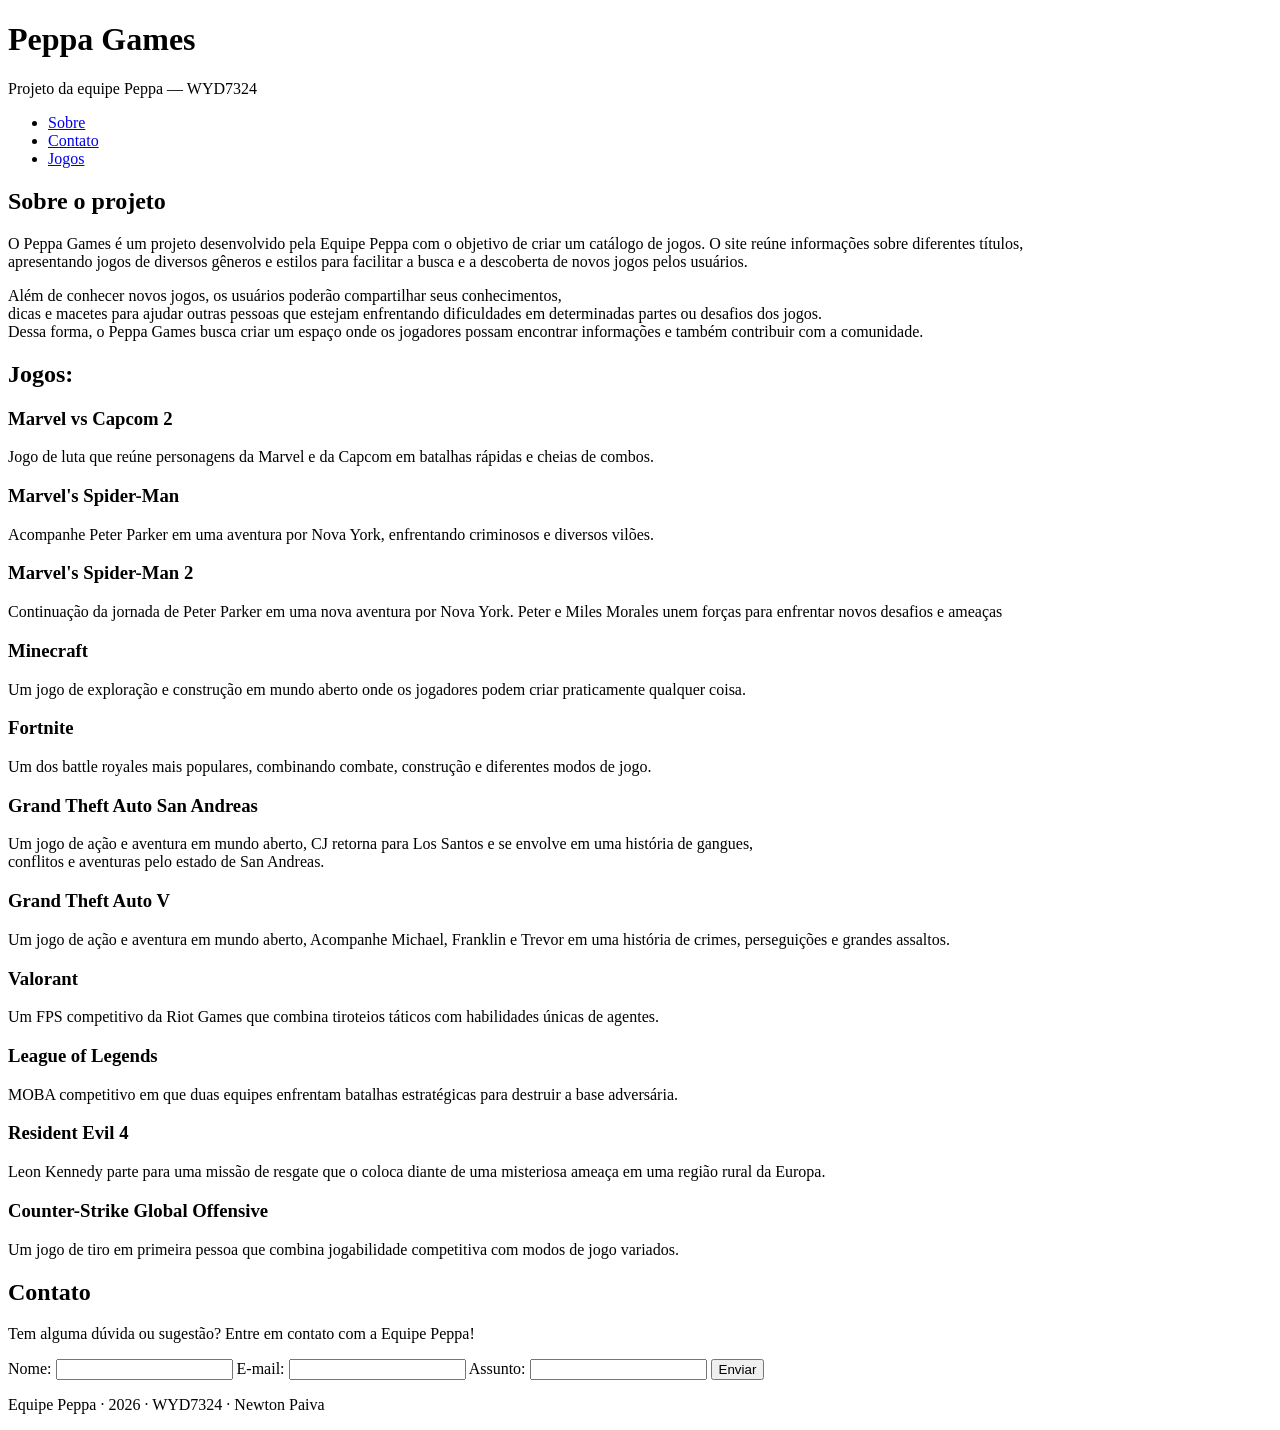
==== estrutura-modelo/frontend/index.html @ c6634b67 "feat: estrutura inicial do projeto" ====
<!DOCTYPE html>
<html lang="pt-BR">
  <head>
    <meta charset="UTF-8">
    <meta name="viewport" content="width=device-width, initial-scale=1.0">
    <meta name="description" content="Projeto da disciplina WYD7324 - equipe peppa" />
    <title>Peppa Games — Equipe Peppa</title>

    <!--
      O CSS ainda está vazio: ele começa a ser escrito na aula 04.
      A ligação já fica pronta aqui para ninguém ter de lembrar depois.
    -->
    <link rel="stylesheet" href="css/estilo.css">
  </head>

  <body>

    <header>
      <h1>Peppa Games</h1>
      <p>Projeto da equipe Peppa — WYD7324</p>
    </header>

    <nav>
      <ul>
        <li><a href="#sobre">Sobre</a></li>
        <li><a href="#contato">Contato</a></li>
        <li><a href="#jogos">Jogos</a></li>
      </ul>
    </nav>

    <main>
      <section id="sobre">
        <h2>Sobre o projeto</h2>
        <p>
          O Peppa Games é um projeto desenvolvido pela Equipe Peppa
          com o objetivo de criar um catálogo de jogos. O site reúne
          informações sobre diferentes títulos,<br> apresentando jogos de
          diversos gêneros e estilos para facilitar a busca e a
          descoberta de novos jogos pelos usuários.
        </p>
        <p>Além de conhecer novos jogos, os usuários poderão compartilhar seus conhecimentos,<br>
           dicas e macetes para ajudar outras pessoas que estejam enfrentando dificuldades em determinadas partes ou desafios dos jogos.<br>
           Dessa forma, o Peppa Games busca criar um espaço onde os jogadores possam encontrar informações e também contribuir com a comunidade.</p>
      </section>

      <section id="jogos">
        <h2>Jogos:</h2>
        <h3>Marvel vs Capcom 2 </h3>
        <p>Jogo de luta que reúne personagens da Marvel e da Capcom em batalhas rápidas e cheias de combos.</p>
        <h3>Marvel's Spider-Man</h3>
        <p>Acompanhe Peter Parker em uma aventura por Nova York, enfrentando criminosos e diversos vilões.</p>
        <h3>Marvel's Spider-Man 2</h3>
        <p>Continuação da jornada de Peter Parker em uma nova aventura por Nova York. Peter e Miles Morales unem forças para enfrentar novos desafios e ameaças</p>
        <h3>Minecraft</h3>
        <p>Um jogo de exploração e construção em mundo aberto onde os jogadores podem criar praticamente qualquer coisa.</p>
        <h3>Fortnite</h3>
        <p>Um dos battle royales mais populares, combinando combate, construção e diferentes modos de jogo.</p>
        <h3>Grand Theft Auto San Andreas</h3>
        <p>Um jogo de ação e aventura em mundo aberto, CJ retorna para Los Santos e se envolve em uma história de gangues,<br> conflitos e aventuras pelo estado de San Andreas.</p>
        <h3>Grand Theft Auto V</h3>
        <p>Um jogo de ação e aventura em mundo aberto, Acompanhe Michael, Franklin e Trevor em uma história de crimes, perseguições e grandes assaltos.</p>
        <h3>Valorant</h3>
        <p>Um FPS competitivo da Riot Games que combina tiroteios táticos com habilidades únicas de agentes.</p>
        <h3>League of Legends</h3>
        <p>MOBA competitivo em que duas equipes enfrentam batalhas estratégicas para destruir a base adversária.</p>
        <h3>Resident Evil 4</h3>
        <p>Leon Kennedy parte para uma missão de resgate que o coloca diante de uma misteriosa ameaça em uma região rural da Europa.</p>
        <h3>Counter-Strike Global Offensive</h3>
        <p>Um jogo de tiro em primeira pessoa que combina jogabilidade competitiva com modos de jogo variados.</p>
      </section>

      <section id="contato">
        <h2>Contato</h2>
        <p>Tem alguma dúvida ou sugestão? Entre em contato com a Equipe Peppa!</p>
       <form action="#" method="post">

          <label for="nome">Nome:</label>
          <input type="text" id="nome" name="nome">

          <label for="email">E-mail:</label>
          <input type="email" id="email" name="email">

          <label for="assunto">Assunto:</label>
          <input type="text" id="assunto" name="assunto">

          <button type="submit">Enviar</button>

      </form>

        <!--
          No ciclo 8, o action deste formulário aponta para o backend:
          <form action="../backend/processa-contato.php" method="post">
          Os dois pontos sobem uma pasta (saem do frontend) antes de entrar
          no backend. Enquanto não há PHP, o action fica em "#".
        -->
      </section>
    </main>

    <footer>
      <p>Equipe Peppa &middot; 2026 &middot; WYD7324 &middot; Newton Paiva</p>
    </footer>

    <!--
      O JavaScript também está vazio por enquanto — ele entra no ciclo 6.
      defer faz o script rodar depois que a página terminou de carregar.
    -->
    <script src="js/script.js" defer></script>

  </body>
</html>
---- estrutura-modelo/frontend/css/estilo.css ----
/* ==========================================================================
   ARA0062 — folha de estilos do projeto
   Este arquivo começa vazio de propósito: o CSS entra a partir da aula 04.
   Ele já está ligado ao index.html pela linha
   <link rel="stylesheet" href="css/estilo.css">
   ========================================================================== */
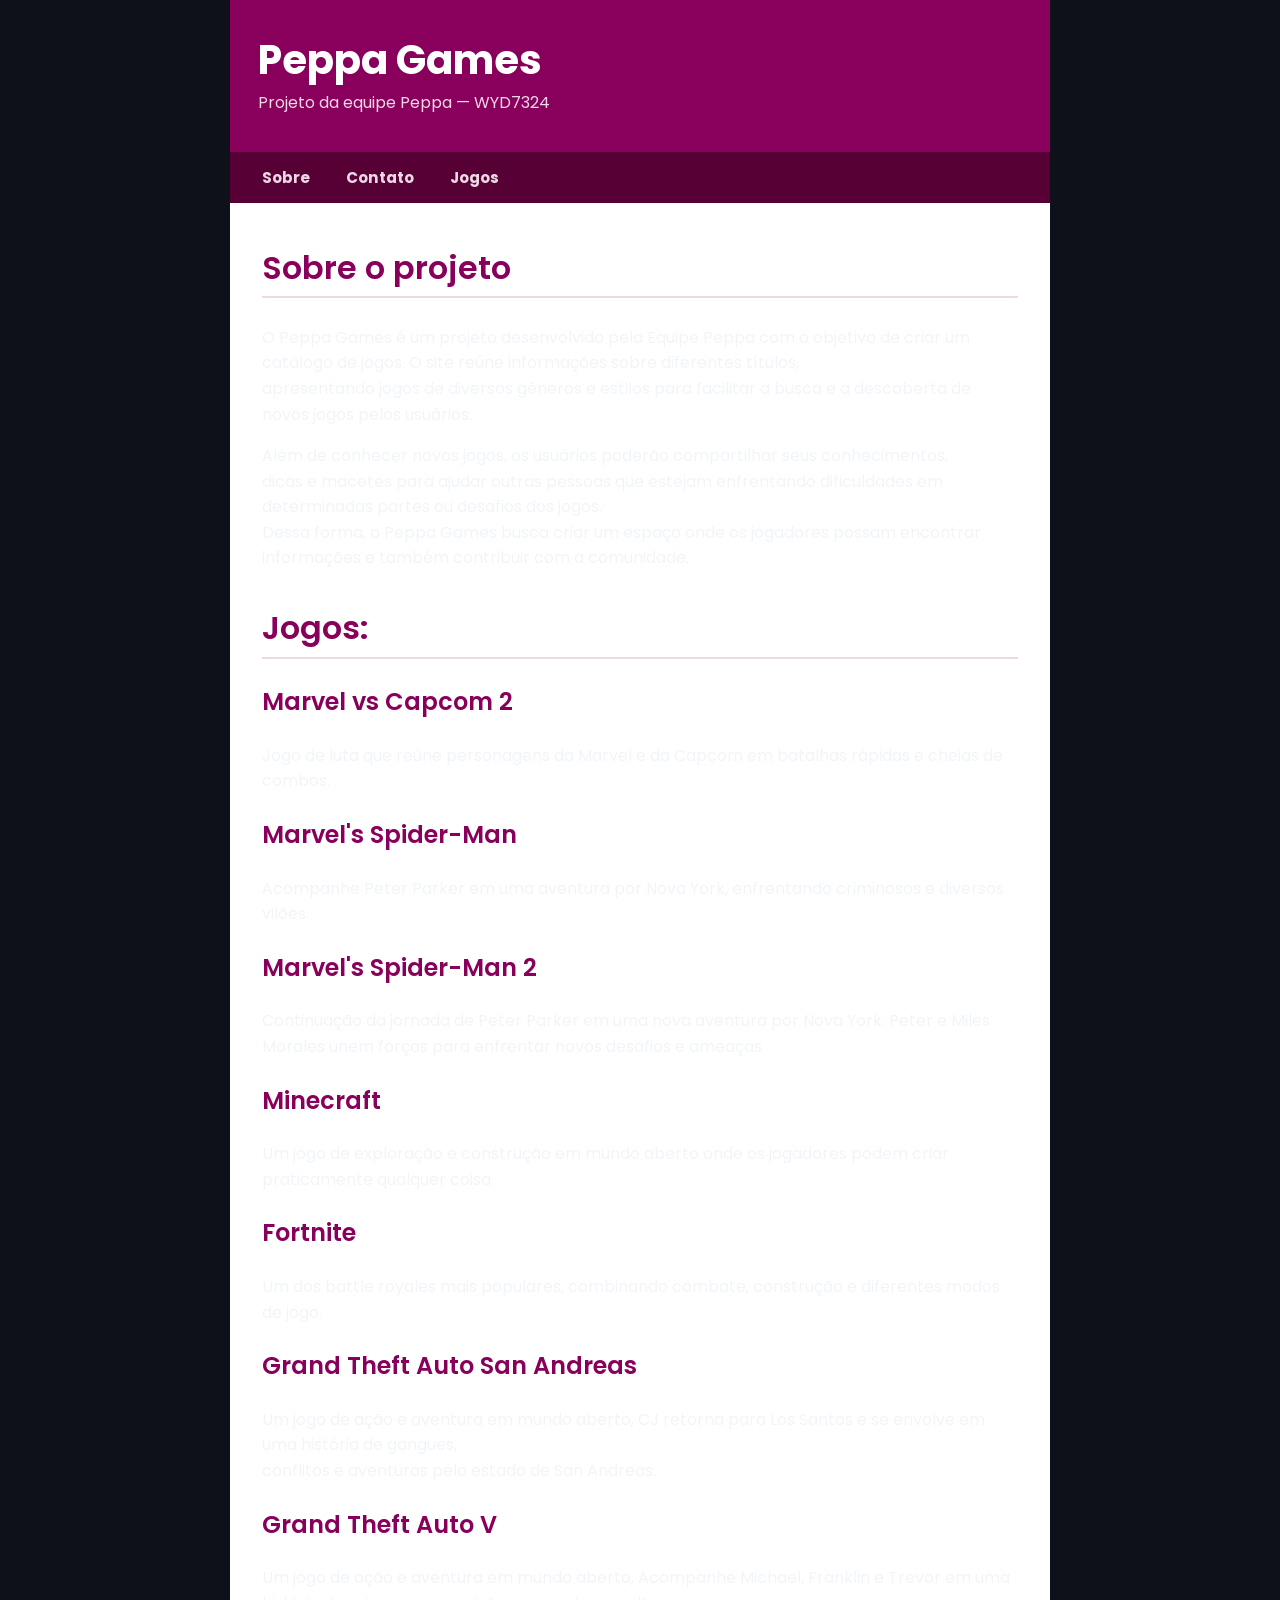
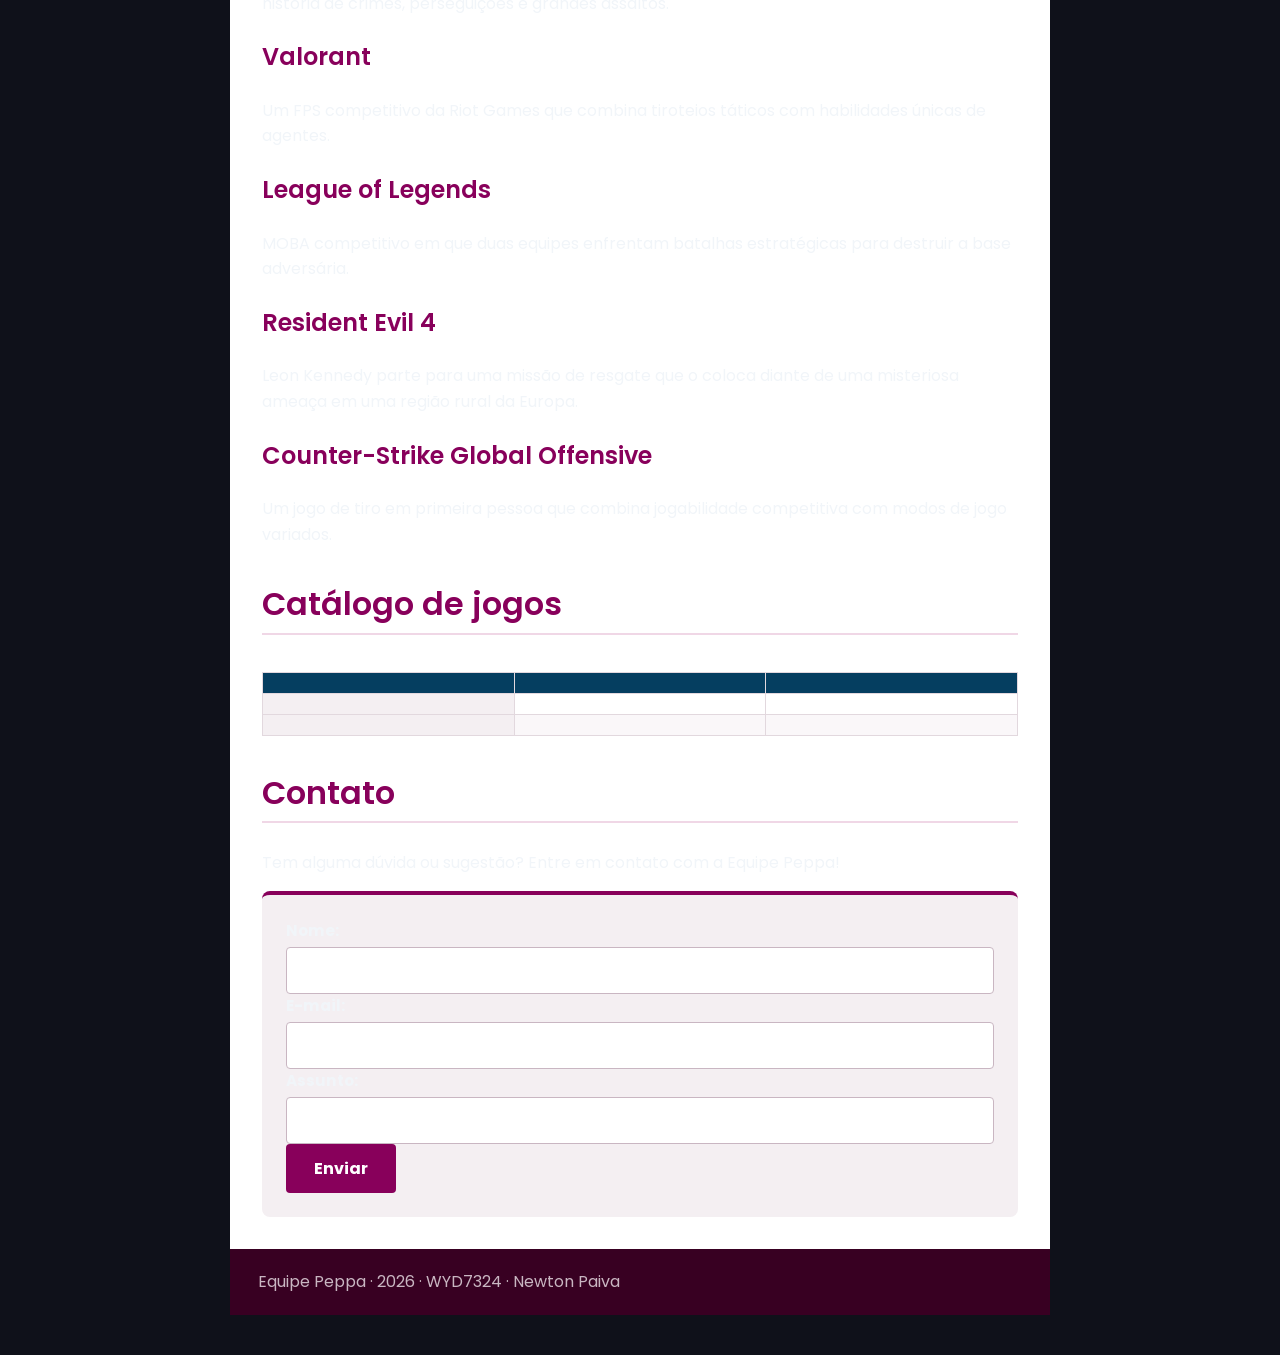
==== commit fc24bed4: "Update index.html" ====
--- a/estrutura-modelo/frontend/index.html
+++ b/estrutura-modelo/frontend/index.html
@@ -68,6 +68,31 @@
         <h3>Counter-Strike Global Offensive</h3>
         <p>Um jogo de tiro em primeira pessoa que combina jogabilidade competitiva com modos de jogo variados.</p>
       </section>
+<section id="catalogo">
+  <h2>Catálogo de jogos</h2>
+  <table>
+    <caption></caption>
+    <thead>
+      <tr>
+        <th></th>
+        <th></th>
+        <th></th>
+      </tr>
+    </thead>
+    <tbody>
+      <tr>
+        <th></th>
+        <td></td>
+        <td></td>
+      </tr>
+      <tr>
+        <th></th>
+        <td></td>
+        <td></td>
+      </tr>
+    </tbody>
+  </table>
+</section>
 
       <section id="contato">
         <h2>Contato</h2>
--- a/estrutura-modelo/frontend/css/estilo.css
+++ b/estrutura-modelo/frontend/css/estilo.css
@@ -1,6 +1,364 @@
 /* ==========================================================================
    ARA0062 — folha de estilos do projeto
-   Este arquivo começa vazio de propósito: o CSS entra a partir da aula 04.
-   Ele já está ligado ao index.html pela linha
-   <link rel="stylesheet" href="css/estilo.css">
-   ========================================================================== */
+   Gabarito da entrega 3 (ciclo 4): a página da aula 03 com aparência.
+
+   Este arquivo só usa o que foi visto na aula 04:
+     seletor de tipo · classe · id · agrupamento · descendente e filho ·
+     seletor de atributo · pseudo-classes · cascata e herança.
+
+   Caixa (box model), tipografia com web font e layout em flex/grid entram
+   nas aulas 05 e 06. O que está aqui já resolve a entrega — e é honesto
+   dizer que ainda não é o jeito definitivo de fazer o menu.
+
+   Ordem do arquivo, de fora para dentro: página, cabeçalho, menu, conteúdo,
+   tabela, formulário, rodapé. Manter uma ordem previsível é metade da
+   manutenção.
+   ========================================================================== */
+   @import url('https://fonts.googleapis.com/css2?family=Poppins:wght@400;500;600;700&display=swap');
+
+   :root {
+   --fundo: #0F111A;
+   --fundo-secundario: #171B2B;
+   --cor-principal: #7C3AED;
+   --destaque: #EC4899;
+   --destaque-secundario: #38BDF8;
+   --texto: #F1F5F9;
+   --texto-secundario: #94A3B8;
+   --bordas: #293044;
+}
+   *,
+   ::before,
+   ::after {
+   box-sizing: border-box;
+}
+
+/* ==========================================================================
+   1. A PÁGINA
+   Tudo o que está em body é herdado por quem está dentro: a fonte e a cor do
+   texto são escritas UMA vez, aqui.
+   ========================================================================== */
+body {
+ font-family: 'Poppins', Arial, sans-serif;
+   p {
+  font-size: 1rem;
+  line-height: 1.6;
+}
+   
+  color: var(--texto);
+  background-color: var(--fundo);
+
+  max-width: 860px;
+  margin: 0 auto;        /* 0 em cima/embaixo, automático nas laterais */
+  padding: 0 20px 40px;
+}
+
+
+/* ==========================================================================
+   2. CABEÇALHO
+   ========================================================================== */
+header {
+  background-color: #88005b;
+  color: #ffffff;
+  padding: 36px 28px;
+}
+
+header h1 {
+  margin: 0 0 6px;
+  font-size: 2.5rem;
+  line-height: 1.2;
+  font-weight: 700;
+}
+
+/* Descendente: só o parágrafo que está dentro do header. O seletor "p"
+   sozinho pegaria todos os parágrafos da página. */
+header p {
+  margin: 0;
+  color: #f0d7e6;
+}
+
+
+/* ==========================================================================
+   3. O MENU
+   O <nav> é uma <ul>, como se aprendeu na aula 03. Aqui ela deixa de parecer
+   uma lista de compras.
+
+   list-style: none tira a bolinha — a bolinha sempre foi aparência, e agora
+   quem manda nela é o CSS.
+   ========================================================================== */
+nav {
+  background-color: #560035;
+  padding: 0 16px;
+}
+
+nav ul {
+  list-style: none;
+  margin: 0;
+  padding: 0;
+}
+
+/* inline-block põe os itens lado a lado. É o jeito clássico, e funciona.
+   O jeito de hoje é display: flex no <ul> — aula 05. */
+nav li {
+  display: inline-block;
+}
+
+nav a {
+  display: inline-block;
+  padding: 14px 16px;
+  color: #f0d7e6;
+  text-decoration: none;     /* tira o sublinhado do link */
+  font-weight: bold;
+  font-size: 0.95rem;
+}
+
+nav a:hover {
+  background-color: #88005b;
+  color: #ffffff;
+}
+
+
+/* ==========================================================================
+   4. CONTEÚDO
+   ========================================================================== */
+main {
+  background-color: #ffffff;
+  padding: 8px 32px 32px;
+}
+
+/* Agrupamento: os dois títulos compartilham a cor. */
+h2, h3 {
+  color: #88005b;
+}
+
+h2 {
+  font-size: 2rem;
+  line-height: 1.3;
+  font-weight: 600;
+
+  border-bottom: 2px solid #f0d7e6;
+  padding-bottom: 8px;
+  margin-top: 36px;
+}
+
+h3 {
+  font-size: 1.5rem;
+  line-height: 1.4;
+  font-weight: 600;
+}
+
+a {
+  color: #88005b;
+}
+
+a:hover {
+  color: #ff1a00;
+}
+
+img {
+  max-width: 100%;       /* a imagem nunca estoura a coluna */
+  height: auto;
+  border-radius: 6px;
+}
+
+/* As listas de conteúdo continuam sendo listas — só ficam mais arejadas. */
+main ul li,
+main ol li {
+  margin-bottom: 6px;
+}
+
+strong {
+  color: #560035;
+}
+
+
+/* ==========================================================================
+   5. A TABELA
+   border-collapse é a primeira linha de qualquer tabela: sem ele, cada
+   célula desenha a própria borda e ficam duas linhas entre vizinhas.
+   ========================================================================== */
+table {
+  border-collapse: collapse;
+  width: 100%;
+  margin: 16px 0 8px;
+}
+
+caption {
+  text-align: left;
+  font-weight: bold;
+  color: #053e60;
+  padding-bottom: 10px;
+}
+
+th, td {
+  border: 1px solid #e2d8de;
+  padding: 10px 14px;
+  text-align: left;
+}
+
+/* Descendente: o th de dentro do thead é cabeçalho de coluna. */
+thead th {
+  background-color: #053e60;
+  color: #ffffff;
+}
+
+/* E o th de dentro do tbody é cabeçalho de linha — outro papel, outro peso. */
+tbody th {
+  background-color: #f4eff2;
+  color: #88005b;
+}
+
+/* Zebra pela posição da linha. Nenhuma classe foi escrita no HTML. */
+tbody tr:nth-child(even) {
+  background-color: #faf7f9;
+}
+
+tbody tr:hover {
+  background-color: #f0d7e6;
+}
+
+
+/* ==========================================================================
+   6. O FORMULÁRIO DE CONTATO
+   ========================================================================== */
+form {
+  background-color: #f4eff2;
+  padding: 24px;
+  border-radius: 8px;
+  border-top: 4px solid #88005b;
+}
+
+fieldset {
+  border: 1px solid #e2d8de;
+  border-radius: 6px;
+  background-color: #ffffff;
+  padding: 18px 20px 6px;
+  margin-bottom: 18px;
+}
+
+legend {
+  color: #88005b;
+  font-weight: bold;
+  padding: 0 8px;
+}
+
+/* Cada campo está embrulhado num <div>: é ele que separa um do outro. */
+form div {
+  margin-bottom: 16px;
+}
+
+label {
+  display: block;
+  font-weight: bold;
+  font-size: 0.95rem;
+  margin-bottom: 5px;
+}
+
+/* Seletor de atributo: escolhe o input pelo type.
+   Sem isso, uma regra "input { width: 100% }" esticaria também o checkbox. */
+input[type="text"],
+input[type="email"],
+select,
+textarea {
+  width: 100%;
+  padding: 10px 12px;
+  border: 1px solid #c9b6c2;
+  border-radius: 4px;
+
+  /* Campo de formulário não herda a fonte do body — tem de pedir. */
+  font-family: inherit;
+  font-size: 1rem;
+}
+
+textarea {
+  resize: vertical;
+  min-height: 120px;
+}
+
+input[type="checkbox"] {
+  width: auto;
+  margin-right: 8px;
+}
+
+input[type="checkbox"] + label {
+  display: inline;
+  font-weight: normal;
+}
+
+/* :focus é acessibilidade, não enfeite: é como quem navega por Tab sabe onde
+   está. Nunca apague o contorno sem pôr outra marca no lugar. */
+input:focus,
+select:focus,
+textarea:focus {
+  outline: 3px solid #dfa03f;
+  outline-offset: 1px;
+  border-color: #88005b;
+}
+
+button {
+  font-family: inherit;
+  font-size: 1rem;
+  font-weight: bold;
+  padding: 12px 28px;
+  border: none;
+  border-radius: 4px;
+  cursor: pointer;
+}
+
+button[type="submit"] {
+  background-color: #88005b;
+  color: #ffffff;
+}
+
+button[type="submit"]:hover {
+  background-color: #560035;
+}
+
+/* O botão secundário não compete com o principal. */
+button[type="reset"] {
+  background-color: #ffffff;
+  color: #6e6a70;
+  border: 1px solid #c9b6c2;
+  margin-left: 8px;
+}
+
+
+/* ==========================================================================
+   7. BARRA LATERAL E RODAPÉ
+   ========================================================================== */
+aside {
+  background-color: #ffffff;
+  border-left: 4px solid #dfa03f;
+  padding: 20px 28px;
+  margin-top: 4px;
+}
+
+aside h2 {
+  margin-top: 8px;
+  font-size: 1.2rem;
+  border-bottom: none;
+}
+
+footer {
+  background-color: #380022;
+  color: #c9b6c2;
+  padding: 20px 28px;
+  font-size: 0.9rem;
+}
+
+footer p {
+  margin: 0;
+}
+
+
+/* ==========================================================================
+   8. UMA CLASSE, PARA MOSTRAR QUE ELA EXISTE
+   Classe é o crachá: use-a quando o que você quer estilizar não é "todo
+   elemento X", e sim "estes aqui". Ponha class="destaque" em qualquer
+   parágrafo do index.html para ver.
+   ========================================================================== */
+.destaque {
+  background-color: #f0d7e6;
+  border-left: 4px solid #88005b;
+  padding: 12px 16px;
+}
+
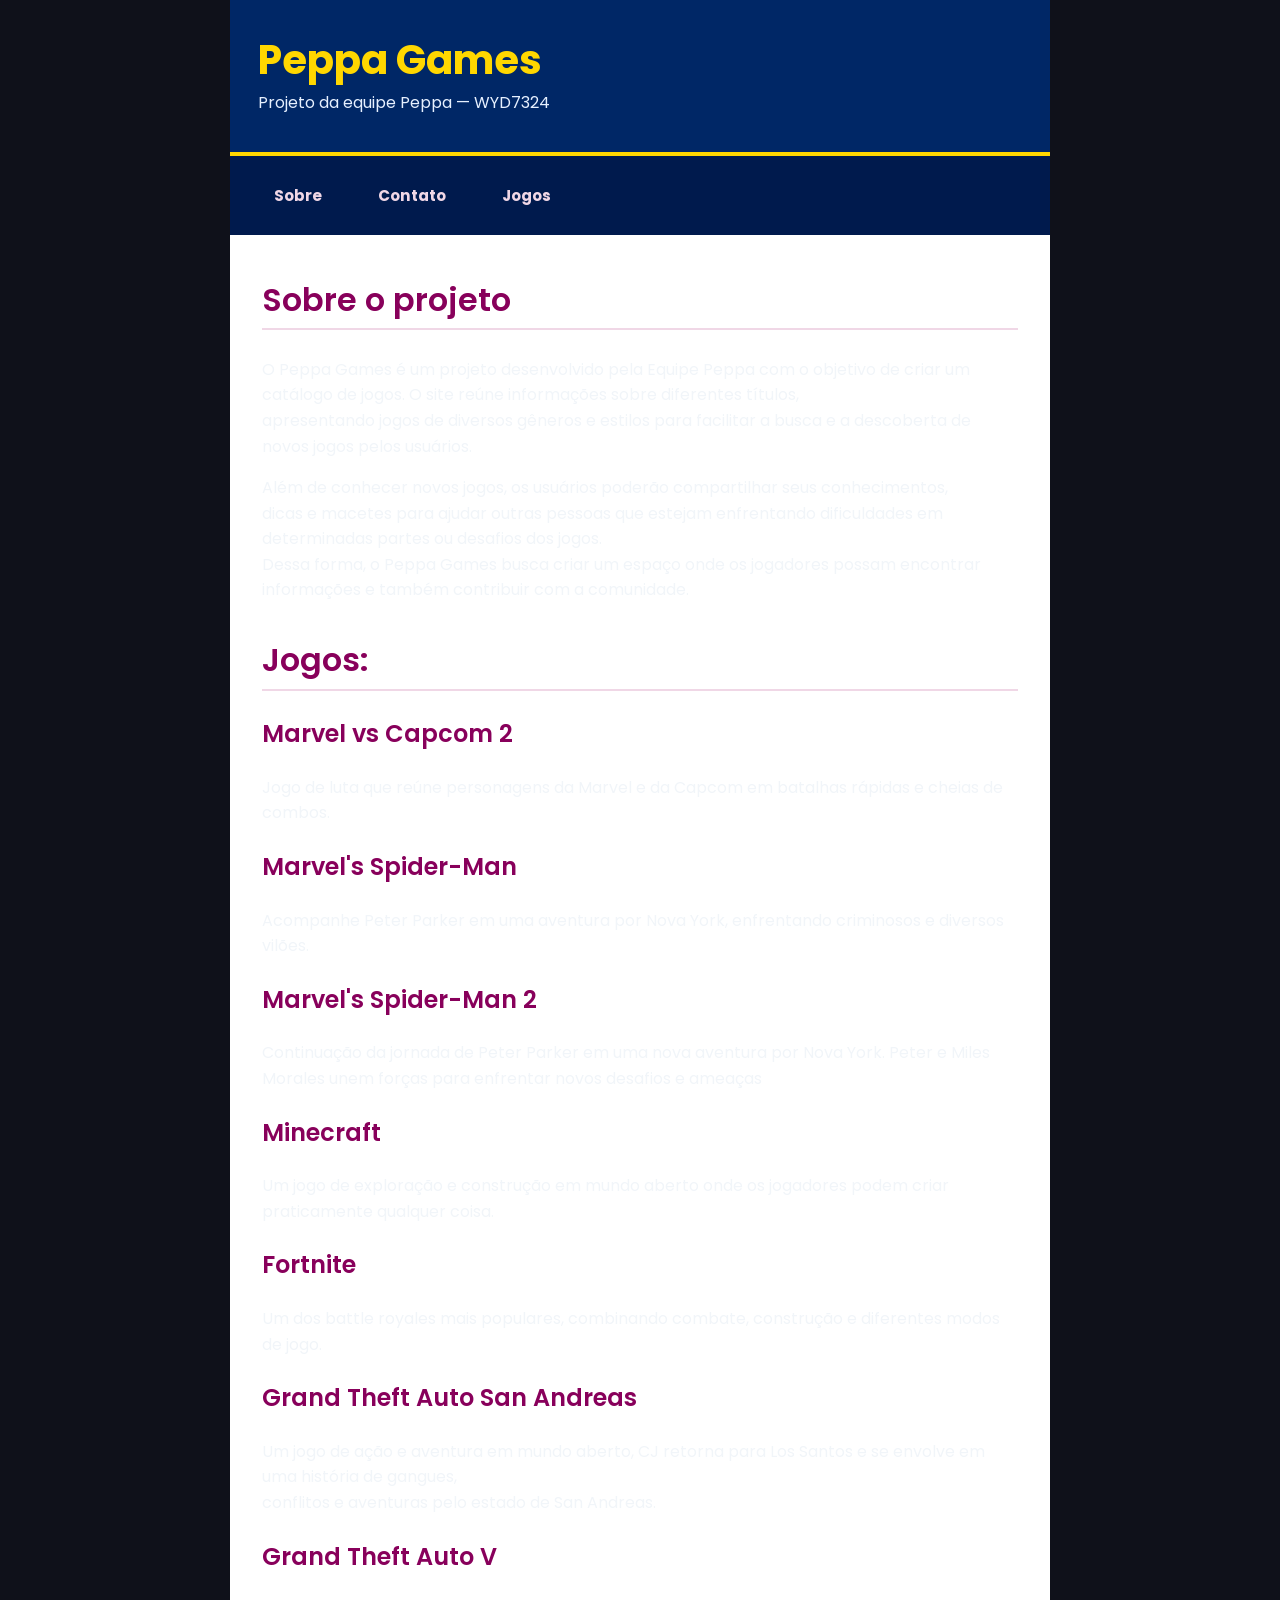
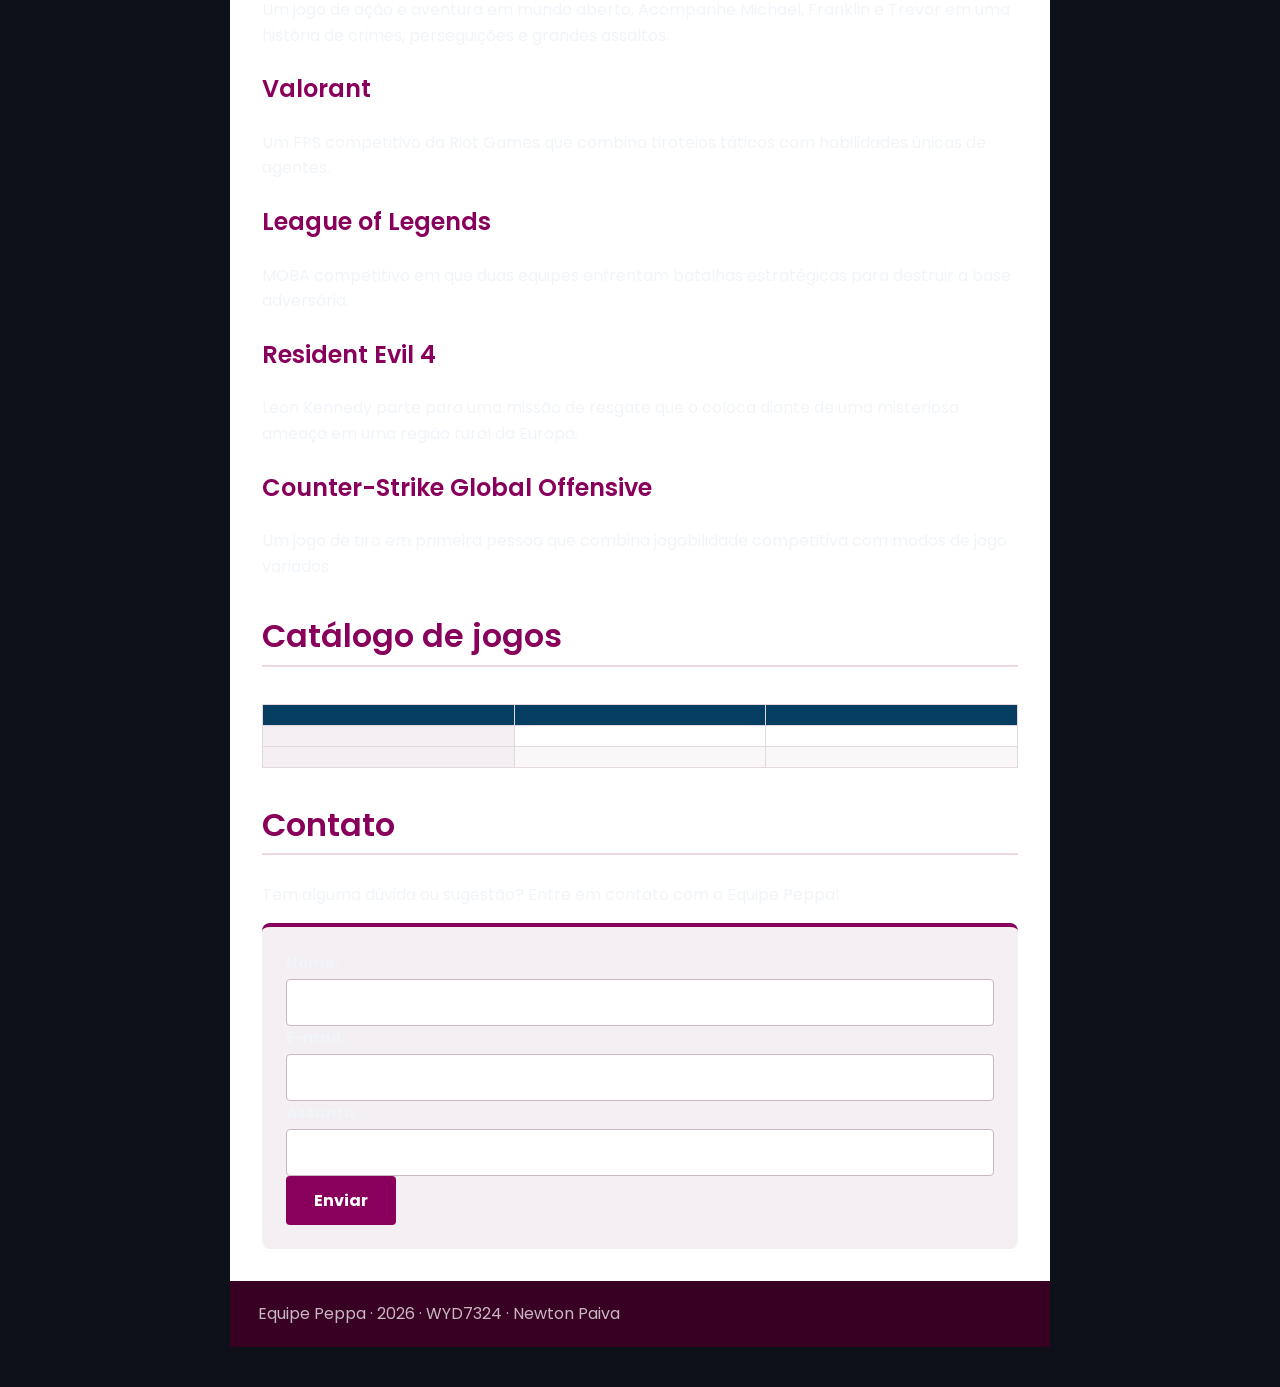
==== commit bb9ac61f: "Cores do cabeçalho e menu alteradas para Azul e Amarelo." ====
--- a/estrutura-modelo/frontend/index.html
+++ b/estrutura-modelo/frontend/index.html
@@ -13,7 +13,7 @@
     <link rel="stylesheet" href="css/estilo.css">
   </head>
 
-  <body>
+  <body> 
 
     <header>
       <h1>Peppa Games</h1>
--- a/estrutura-modelo/frontend/css/estilo.css
+++ b/estrutura-modelo/frontend/css/estilo.css
@@ -56,10 +56,12 @@
 /* ==========================================================================
    2. CABEÇALHO
    ========================================================================== */
+
 header {
-  background-color: #88005b;
-  color: #ffffff;
+  background-color: #002766; /* Fundo Azul */
+  color: #FFFFFF;
   padding: 36px 28px;
+  border-bottom: 4px solid #FFD700; /* Borda Amarela */
 }
 
 header h1 {
@@ -67,34 +69,44 @@
   font-size: 2.5rem;
   line-height: 1.2;
   font-weight: 700;
-}
-
-/* Descendente: só o parágrafo que está dentro do header. O seletor "p"
-   sozinho pegaria todos os parágrafos da página. */
+  color: #FFD700; /* Texto do Título Amarelo */
+}
+
+
 header p {
   margin: 0;
-  color: #f0d7e6;
-}
-
+  color: #E6F0FF; /* Texto Secundário Claro */
+}
 
 /* ==========================================================================
    3. O MENU
-   O <nav> é uma <ul>, como se aprendeu na aula 03. Aqui ela deixa de parecer
-   uma lista de compras.
-
-   list-style: none tira a bolinha — a bolinha sempre foi aparência, e agora
-   quem manda nela é o CSS.
-   ========================================================================== */
+   ========================================================================== */
+
 nav {
-  background-color: #560035;
-  padding: 0 16px;
+  background-color: #001A4D; /* Fundo Azul Escuro do Menu */
+  padding: 14px 28px;
 }
 
 nav ul {
   list-style: none;
+  display: flex;
+  gap: 24px;
   margin: 0;
   padding: 0;
 }
+
+nav a {
+  color: #FFD700; /* Links Amarelos */
+  text-decoration: none;
+  font-weight: 600;
+  font-size: 1.1rem;
+}
+
+nav a:hover {
+  color: #FFFFFF; /* Muda para Branco ao passar o mouse */
+  text-decoration: underline;
+}
+
 
 /* inline-block põe os itens lado a lado. É o jeito clássico, e funciona.
    O jeito de hoje é display: flex no <ul> — aula 05. */
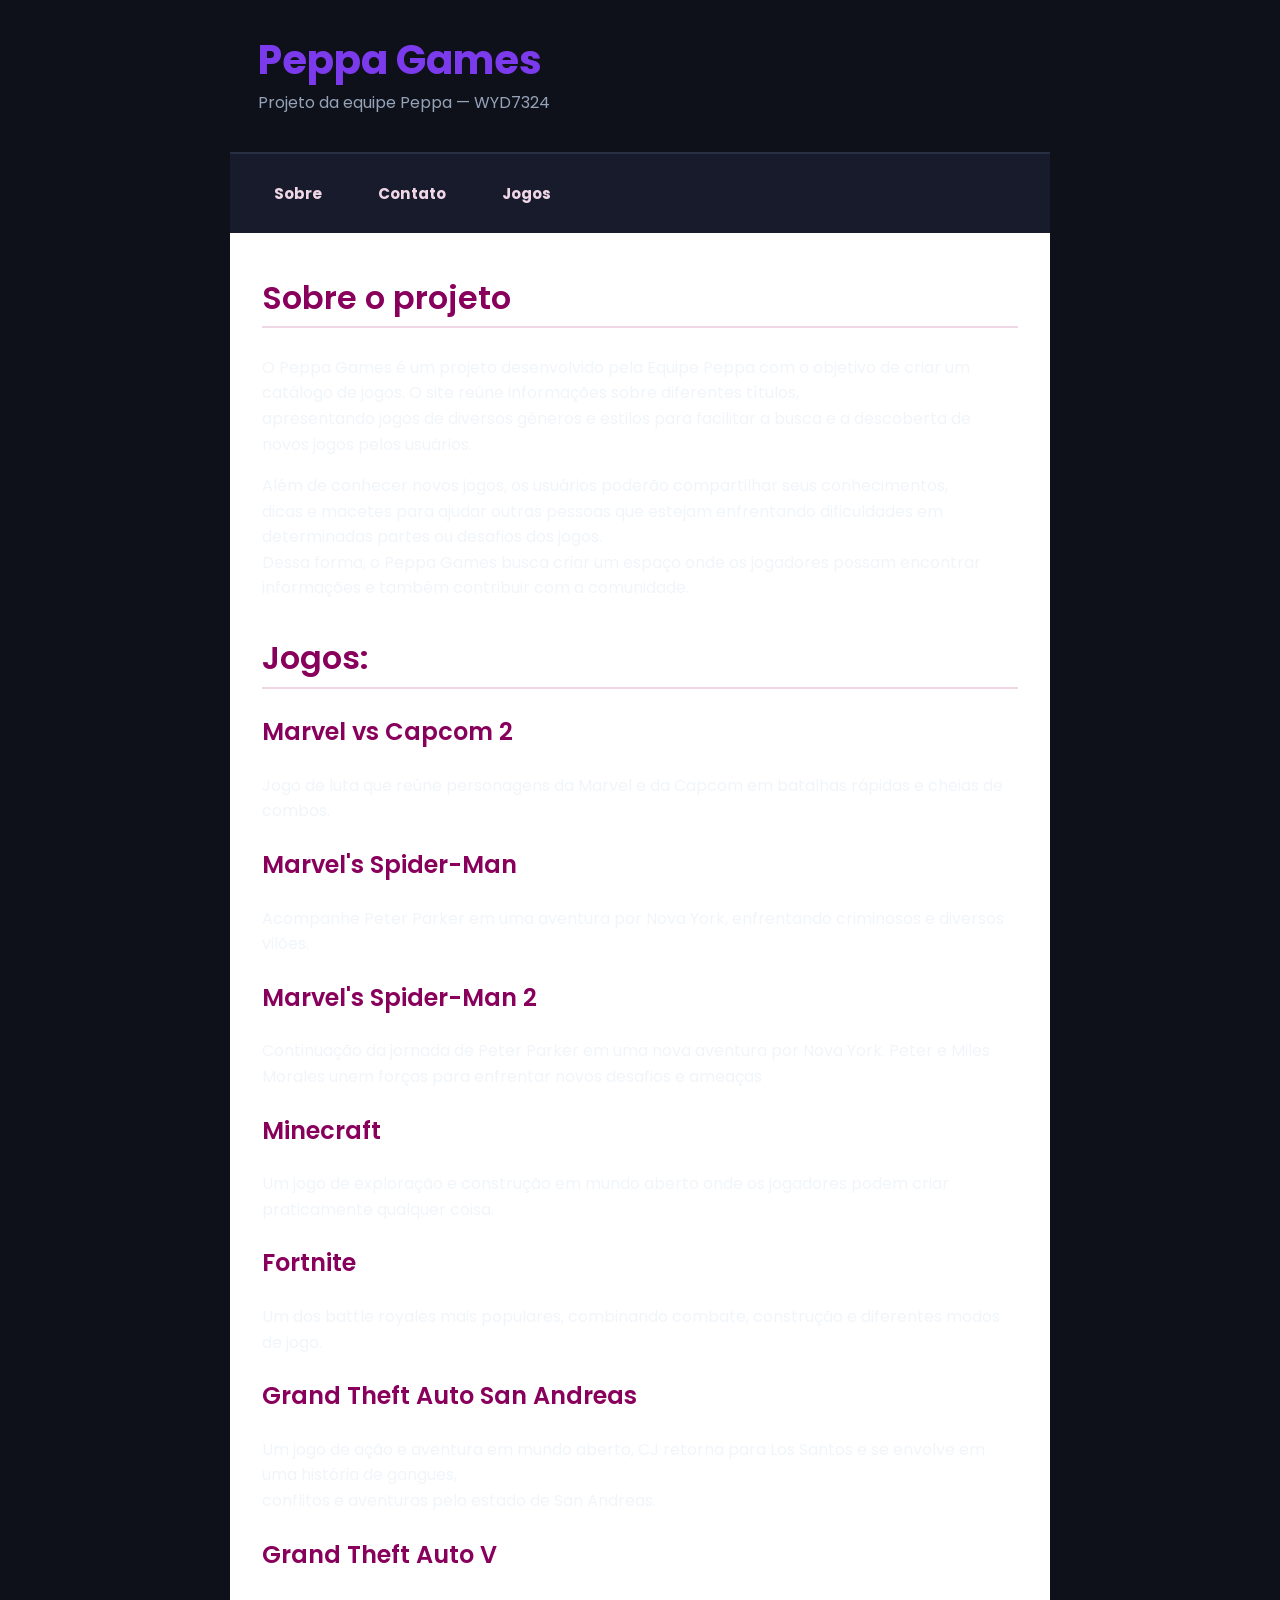
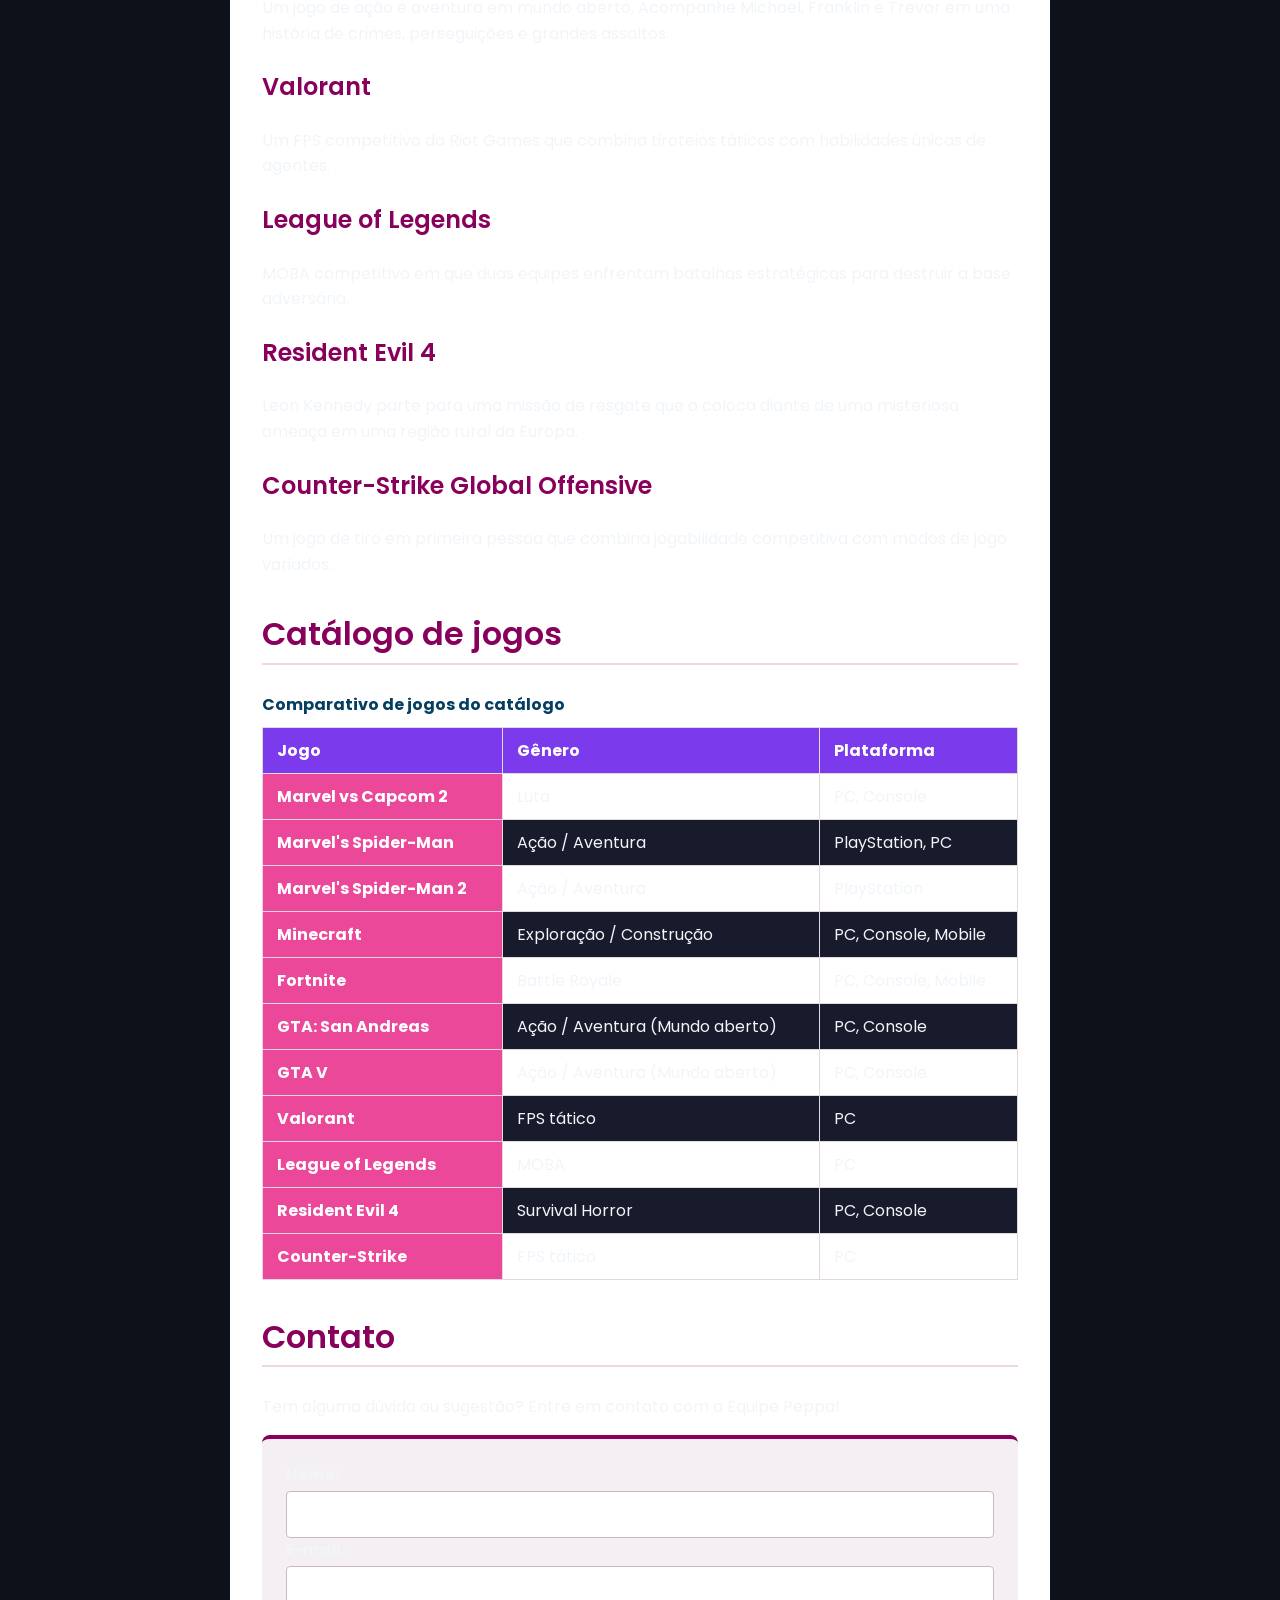
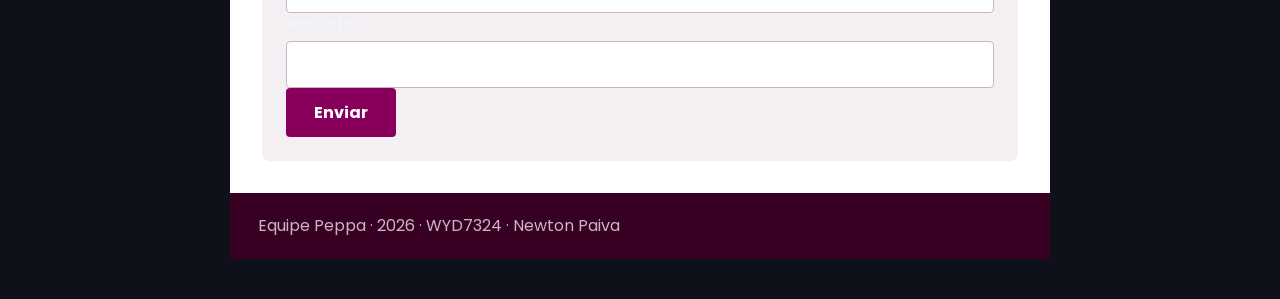
==== commit 46f287a5: "Update index.html" ====
--- a/estrutura-modelo/frontend/index.html
+++ b/estrutura-modelo/frontend/index.html
@@ -70,30 +70,74 @@
       </section>
 <section id="catalogo">
   <h2>Catálogo de jogos</h2>
-  <table>
-    <caption></caption>
+  <table class="tabela-catalogo">
+    <caption>Comparativo de jogos do catálogo</caption>
     <thead>
       <tr>
-        <th></th>
-        <th></th>
-        <th></th>
+        <th>Jogo</th>
+        <th>Gênero</th>
+        <th>Plataforma</th>
       </tr>
     </thead>
     <tbody>
       <tr>
-        <th></th>
-        <td></td>
-        <td></td>
+        <th>Marvel vs Capcom 2</th>
+        <td>Luta</td>
+        <td>PC, Console</td>
       </tr>
       <tr>
-        <th></th>
-        <td></td>
-        <td></td>
+        <th>Marvel's Spider-Man</th>
+        <td>Ação / Aventura</td>
+        <td>PlayStation, PC</td>
+      </tr>
+      <tr>
+        <th>Marvel's Spider-Man 2</th>
+        <td>Ação / Aventura</td>
+        <td>PlayStation</td>
+      </tr>
+      <tr>
+        <th>Minecraft</th>
+        <td>Exploração / Construção</td>
+        <td>PC, Console, Mobile</td>
+      </tr>
+      <tr>
+        <th>Fortnite</th>
+        <td>Battle Royale</td>
+        <td>PC, Console, Mobile</td>
+      </tr>
+      <tr>
+        <th>GTA: San Andreas</th>
+        <td>Ação / Aventura (Mundo aberto)</td>
+        <td>PC, Console</td>
+      </tr>
+      <tr>
+        <th>GTA V</th>
+        <td>Ação / Aventura (Mundo aberto)</td>
+        <td>PC, Console</td>
+      </tr>
+      <tr>
+        <th>Valorant</th>
+        <td>FPS tático</td>
+        <td>PC</td>
+      </tr>
+      <tr>
+        <th>League of Legends</th>
+        <td>MOBA</td>
+        <td>PC</td>
+      </tr>
+      <tr>
+        <th>Resident Evil 4</th>
+        <td>Survival Horror</td>
+        <td>PC, Console</td>
+      </tr>
+      <tr>
+        <th>Counter-Strike</th>
+        <td>FPS tático</td>
+        <td>PC</td>
       </tr>
     </tbody>
   </table>
 </section>
-
       <section id="contato">
         <h2>Contato</h2>
         <p>Tem alguma dúvida ou sugestão? Entre em contato com a Equipe Peppa!</p>
--- a/estrutura-modelo/frontend/css/estilo.css
+++ b/estrutura-modelo/frontend/css/estilo.css
@@ -58,10 +58,10 @@
    ========================================================================== */
 
 header {
-  background-color: #002766; /* Fundo Azul */
-  color: #FFFFFF;
+  background-color: var(--fundo);
+  color: var(--texto);
   padding: 36px 28px;
-  border-bottom: 4px solid #FFD700; /* Borda Amarela */
+  border-bottom: 2px solid var(--bordas);
 }
 
 header h1 {
@@ -69,13 +69,12 @@
   font-size: 2.5rem;
   line-height: 1.2;
   font-weight: 700;
-  color: #FFD700; /* Texto do Título Amarelo */
-}
-
+  color: var(--cor-principal);
+}
 
 header p {
   margin: 0;
-  color: #E6F0FF; /* Texto Secundário Claro */
+  color: var(--texto-secundario);
 }
 
 /* ==========================================================================
@@ -83,7 +82,7 @@
    ========================================================================== */
 
 nav {
-  background-color: #001A4D; /* Fundo Azul Escuro do Menu */
+  background-color: var(--fundo-secundario);
   padding: 14px 28px;
 }
 
@@ -96,15 +95,14 @@
 }
 
 nav a {
-  color: #FFD700; /* Links Amarelos */
+  color: var(--texto);
   text-decoration: none;
   font-weight: 600;
   font-size: 1.1rem;
 }
 
 nav a:hover {
-  color: #FFFFFF; /* Muda para Branco ao passar o mouse */
-  text-decoration: underline;
+  color: var(--destaque);
 }
 
 
@@ -373,4 +371,23 @@
   border-left: 4px solid #88005b;
   padding: 12px 16px;
 }
-
+/* cor da tabela do catálogo */
+.tabela-catalogo thead th {
+  background-color: var(--cor-principal);
+  color: #ffffff;
+}
+
+.tabela-catalogo tbody th {
+  background-color: var(--destaque);
+  color: #ffffff;
+}
+
+.tabela-catalogo tbody tr:nth-child(even) {
+  background-color: var(--fundo-secundario);
+  color: var(--texto);
+}
+
+.tabela-catalogo tbody tr:hover {
+  background-color: var(--destaque-secundario);
+  color: #ffffff;
+}
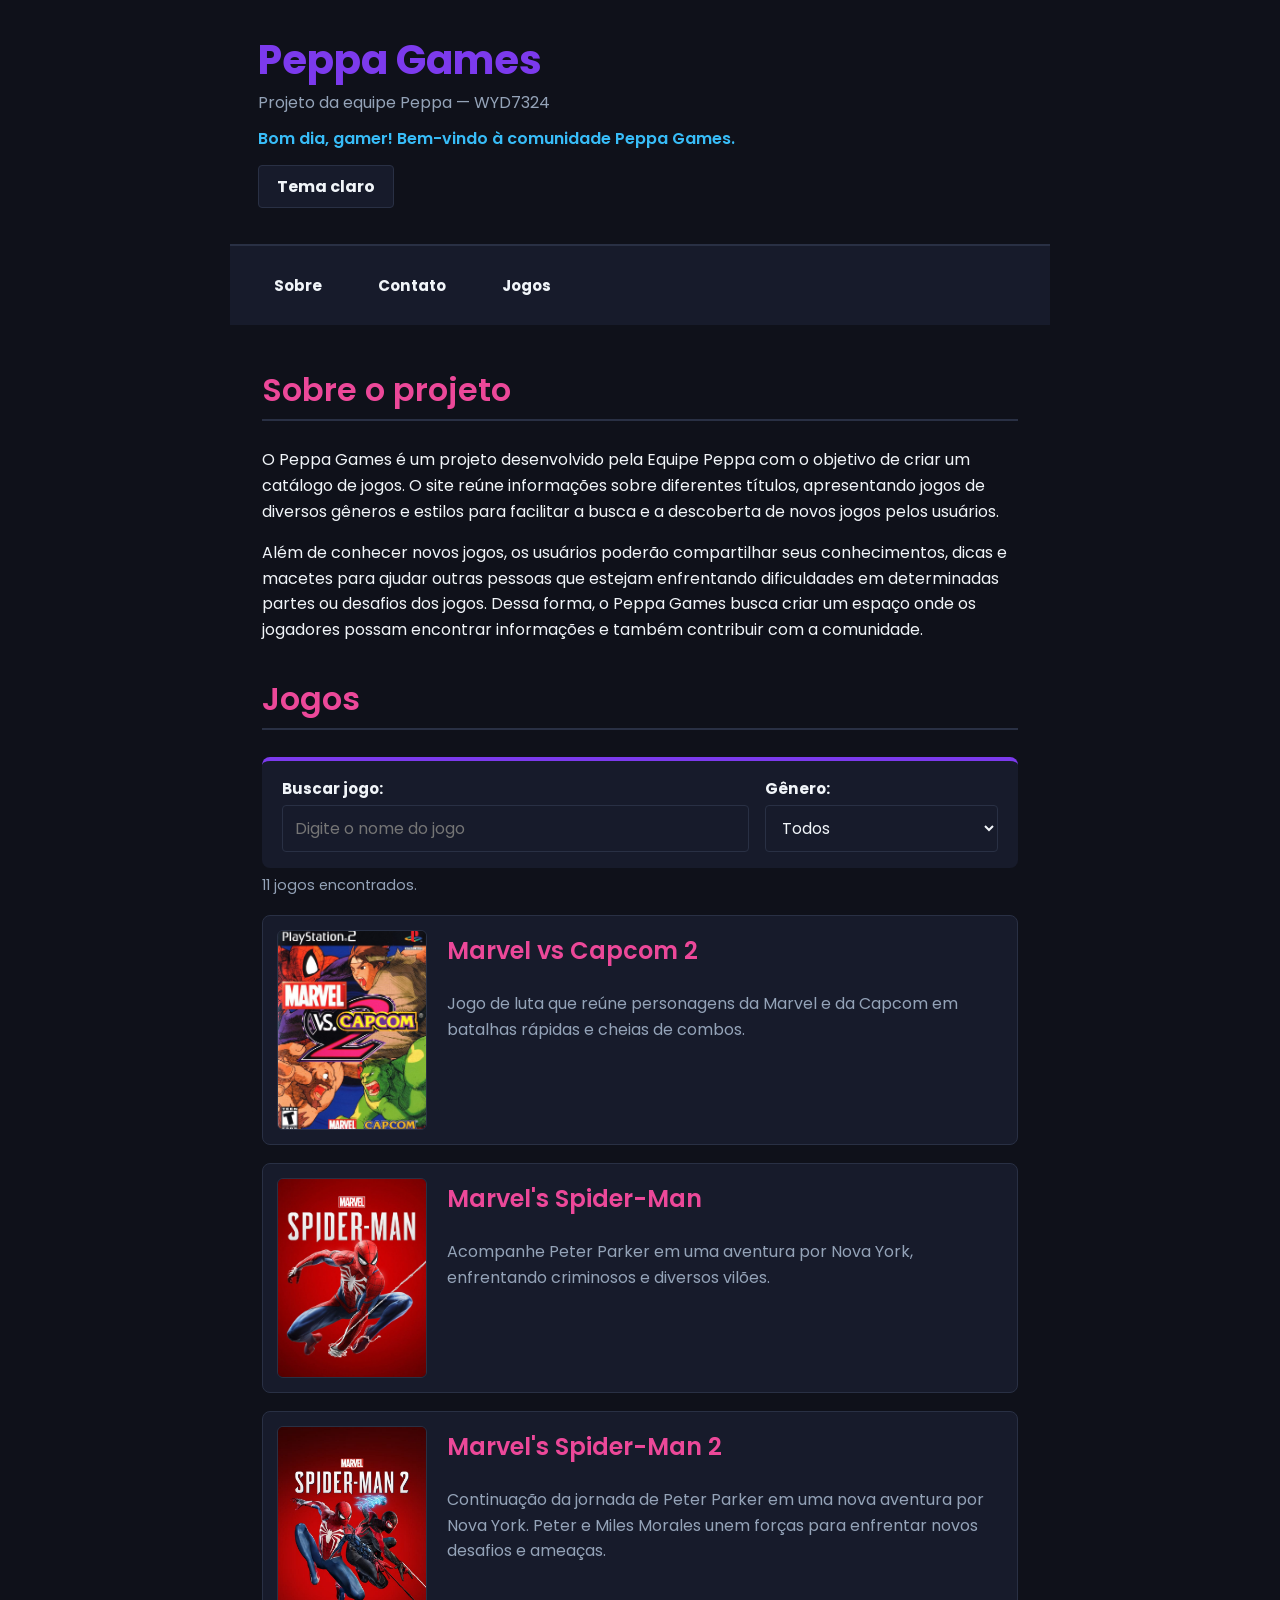
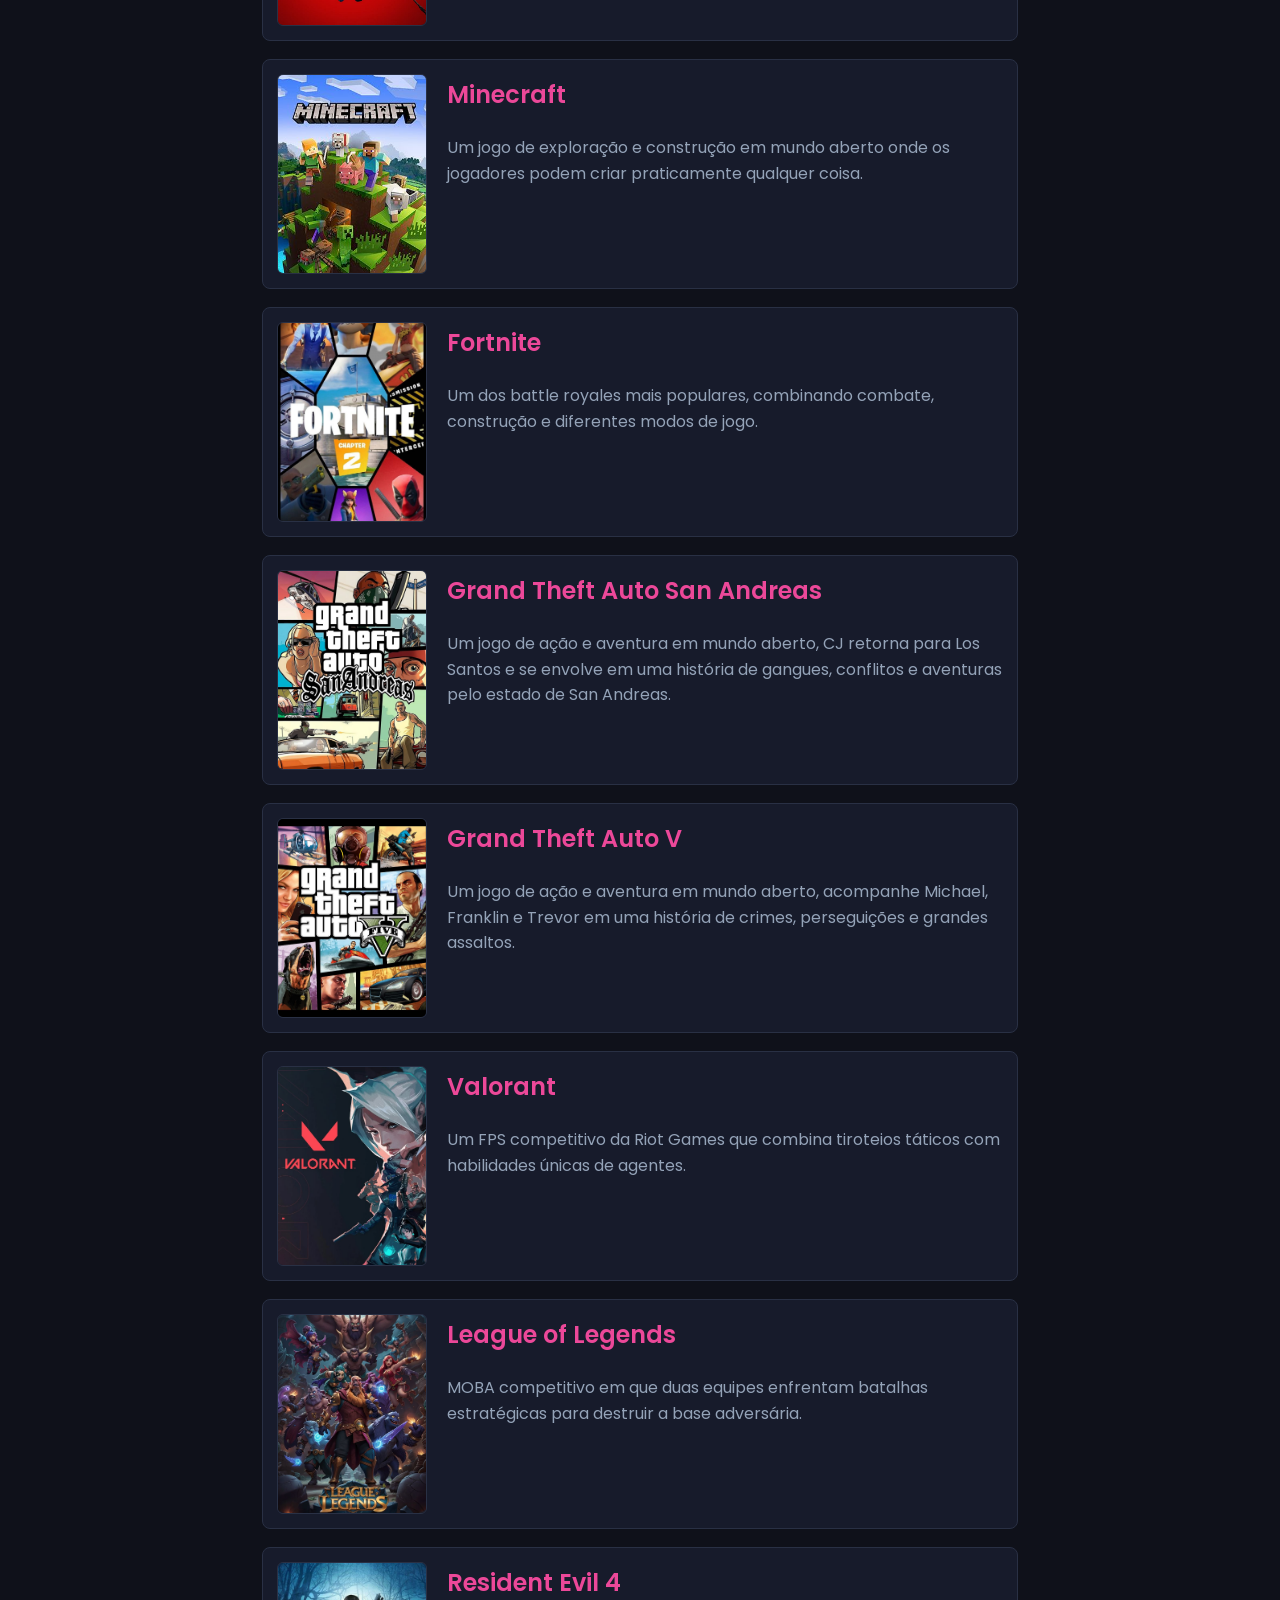
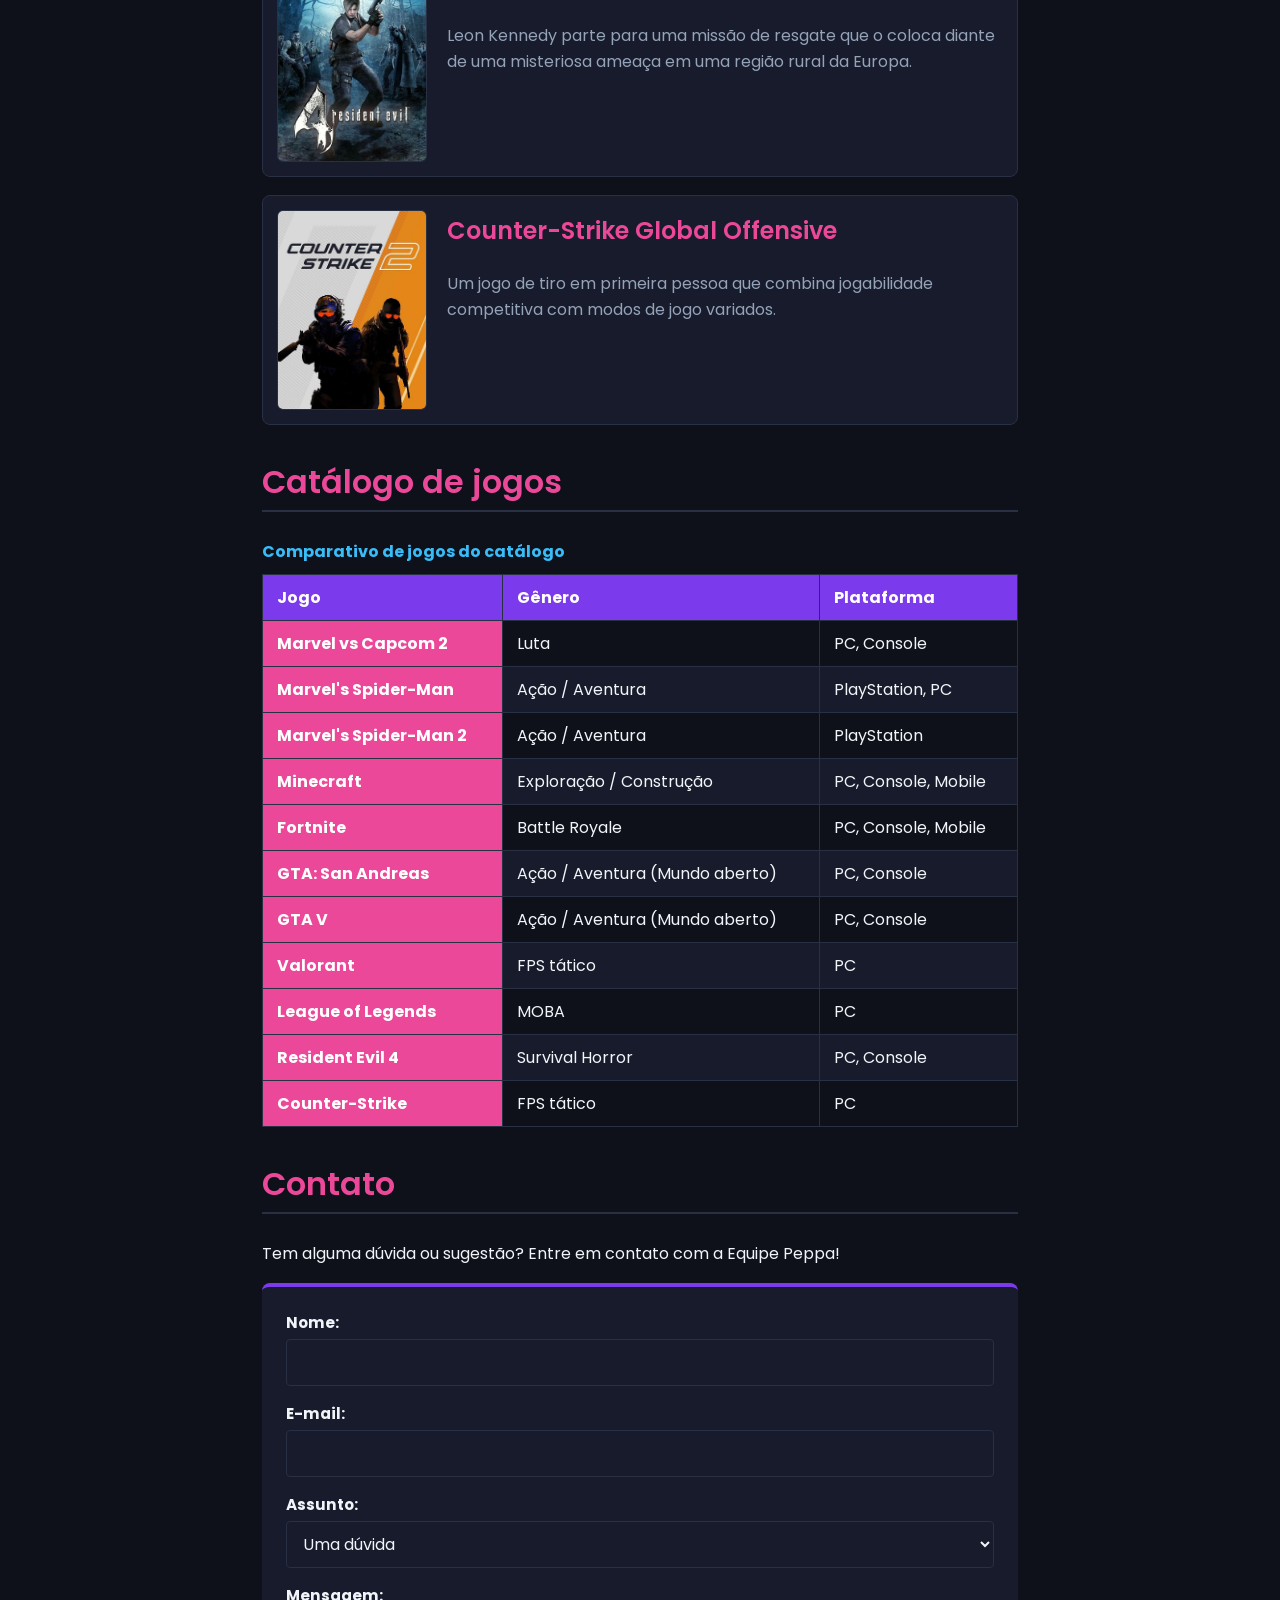
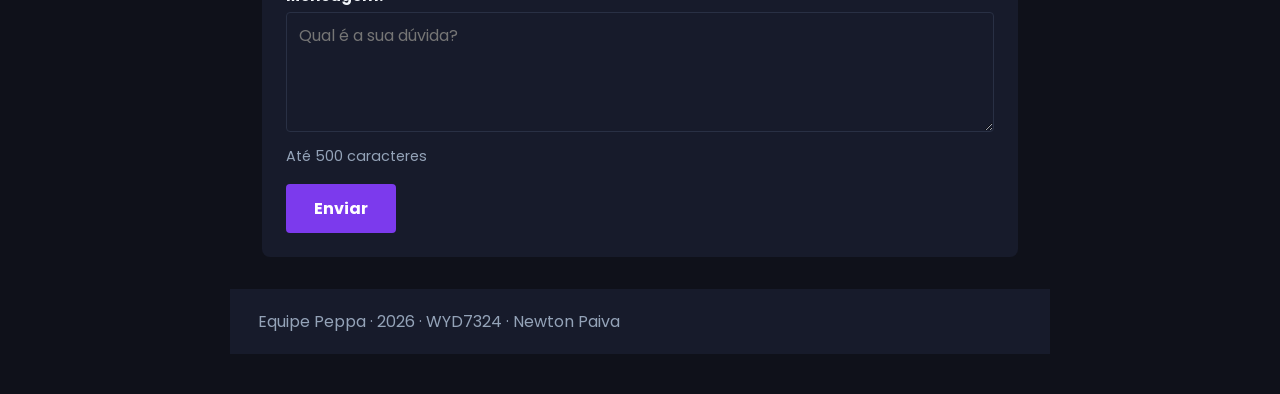
==== commit 931fbeb2: "Atualiza projeto com JavaScript, imagens e correções" ====
--- a/estrutura-modelo/frontend/index.html
+++ b/estrutura-modelo/frontend/index.html
@@ -5,12 +5,8 @@
     <meta name="viewport" content="width=device-width, initial-scale=1.0">
     <meta name="description" content="Projeto da disciplina WYD7324 - equipe peppa" />
     <title>Peppa Games — Equipe Peppa</title>
-
-    <!--
-      O CSS ainda está vazio: ele começa a ser escrito na aula 04.
-      A ligação já fica pronta aqui para ninguém ter de lembrar depois.
-    -->
     <link rel="stylesheet" href="css/estilo.css">
+    <link rel="stylesheet" href="css/tema2.css" id="tema-claro" disabled>
   </head>
 
   <body> 
@@ -18,6 +14,8 @@
     <header>
       <h1>Peppa Games</h1>
       <p>Projeto da equipe Peppa — WYD7324</p>
+      <p id="saudacao" class="saudacao">Olá, visitante!</p>
+      <button type="button" id="botao-tema" class="botao-tema">Tema claro</button>
     </header>
 
     <nav>
@@ -34,40 +32,131 @@
         <p>
           O Peppa Games é um projeto desenvolvido pela Equipe Peppa
           com o objetivo de criar um catálogo de jogos. O site reúne
-          informações sobre diferentes títulos,<br> apresentando jogos de
+          informações sobre diferentes títulos, apresentando jogos de
           diversos gêneros e estilos para facilitar a busca e a
           descoberta de novos jogos pelos usuários.
         </p>
-        <p>Além de conhecer novos jogos, os usuários poderão compartilhar seus conhecimentos,<br>
-           dicas e macetes para ajudar outras pessoas que estejam enfrentando dificuldades em determinadas partes ou desafios dos jogos.<br>
+        <p>Além de conhecer novos jogos, os usuários poderão compartilhar seus conhecimentos,
+           dicas e macetes para ajudar outras pessoas que estejam enfrentando dificuldades em determinadas partes ou desafios dos jogos.
            Dessa forma, o Peppa Games busca criar um espaço onde os jogadores possam encontrar informações e também contribuir com a comunidade.</p>
       </section>
 
       <section id="jogos">
-        <h2>Jogos:</h2>
-        <h3>Marvel vs Capcom 2 </h3>
-        <p>Jogo de luta que reúne personagens da Marvel e da Capcom em batalhas rápidas e cheias de combos.</p>
-        <h3>Marvel's Spider-Man</h3>
-        <p>Acompanhe Peter Parker em uma aventura por Nova York, enfrentando criminosos e diversos vilões.</p>
-        <h3>Marvel's Spider-Man 2</h3>
-        <p>Continuação da jornada de Peter Parker em uma nova aventura por Nova York. Peter e Miles Morales unem forças para enfrentar novos desafios e ameaças</p>
-        <h3>Minecraft</h3>
-        <p>Um jogo de exploração e construção em mundo aberto onde os jogadores podem criar praticamente qualquer coisa.</p>
-        <h3>Fortnite</h3>
-        <p>Um dos battle royales mais populares, combinando combate, construção e diferentes modos de jogo.</p>
-        <h3>Grand Theft Auto San Andreas</h3>
-        <p>Um jogo de ação e aventura em mundo aberto, CJ retorna para Los Santos e se envolve em uma história de gangues,<br> conflitos e aventuras pelo estado de San Andreas.</p>
-        <h3>Grand Theft Auto V</h3>
-        <p>Um jogo de ação e aventura em mundo aberto, Acompanhe Michael, Franklin e Trevor em uma história de crimes, perseguições e grandes assaltos.</p>
-        <h3>Valorant</h3>
-        <p>Um FPS competitivo da Riot Games que combina tiroteios táticos com habilidades únicas de agentes.</p>
-        <h3>League of Legends</h3>
-        <p>MOBA competitivo em que duas equipes enfrentam batalhas estratégicas para destruir a base adversária.</p>
-        <h3>Resident Evil 4</h3>
-        <p>Leon Kennedy parte para uma missão de resgate que o coloca diante de uma misteriosa ameaça em uma região rural da Europa.</p>
-        <h3>Counter-Strike Global Offensive</h3>
-        <p>Um jogo de tiro em primeira pessoa que combina jogabilidade competitiva com modos de jogo variados.</p>
+        <h2>Jogos</h2>
+
+        <div class="busca-jogos">
+          <div>
+            <label for="busca">Buscar jogo:</label>
+            <input type="text" id="busca" placeholder="Digite o nome do jogo">
+          </div>
+          <div>
+            <label for="filtro-genero">Gênero:</label>
+            <select id="filtro-genero">
+              <option value="todos">Todos</option>
+              <option value="luta">Luta</option>
+              <option value="acao">Ação / Aventura</option>
+              <option value="construcao">Exploração / Construção</option>
+              <option value="battle-royale">Battle Royale</option>
+              <option value="fps">FPS tático</option>
+              <option value="moba">MOBA</option>
+              <option value="terror">Survival Horror</option>
+            </select>
+          </div>
+        </div>
+        <p id="resultado-busca" class="contador" aria-live="polite"></p>
+
+        <div class="lista-jogos">
+
+        <article class="jogo" data-genero="luta">
+          <img src="img/Marvel Vs Capcom 2.jpg" alt="Capa do jogo Marvel vs Capcom 2" width="300" height="400">
+          <div>
+            <h3>Marvel vs Capcom 2</h3>
+            <p>Jogo de luta que reúne personagens da Marvel e da Capcom em batalhas rápidas e cheias de combos.</p>
+          </div>
+        </article>
+
+        <article class="jogo" data-genero="acao">
+          <img src="img/Spider-Man.jpg" alt="Capa do jogo Marvel's Spider-Man" width="300" height="400">
+          <div>
+            <h3>Marvel's Spider-Man</h3>
+            <p>Acompanhe Peter Parker em uma aventura por Nova York, enfrentando criminosos e diversos vilões.</p>
+          </div>
+        </article>
+
+        <article class="jogo" data-genero="acao">
+          <img src="img/spiderman 2.jpg" alt="Capa do jogo Marvel's Spider-Man 2" width="300" height="400">
+          <div>
+            <h3>Marvel's Spider-Man 2</h3>
+            <p>Continuação da jornada de Peter Parker em uma nova aventura por Nova York. Peter e Miles Morales unem forças para enfrentar novos desafios e ameaças.</p>
+          </div>
+        </article>
+
+        <article class="jogo" data-genero="construcao">
+          <img src="img/mine.jpg.jpg" alt="Capa do jogo Minecraft" width="300" height="400">
+          <div>
+            <h3>Minecraft</h3>
+            <p>Um jogo de exploração e construção em mundo aberto onde os jogadores podem criar praticamente qualquer coisa.</p>
+          </div>
+        </article>
+
+        <article class="jogo" data-genero="battle-royale">
+          <img src="img/fortnite.jpg" alt="Capa do jogo Fortnite" width="300" height="400">
+          <div>
+            <h3>Fortnite</h3>
+            <p>Um dos battle royales mais populares, combinando combate, construção e diferentes modos de jogo.</p>
+          </div>
+        </article>
+
+        <article class="jogo" data-genero="acao">
+          <img src="img/gta sa.jpg" alt="Capa do jogo Grand Theft Auto San Andreas" width="300" height="400">
+          <div>
+            <h3>Grand Theft Auto San Andreas</h3>
+            <p>Um jogo de ação e aventura em mundo aberto, CJ retorna para Los Santos e se envolve em uma história de gangues, conflitos e aventuras pelo estado de San Andreas.</p>
+          </div>
+        </article>
+
+        <article class="jogo" data-genero="acao">
+          <img src="img/GTA V.jpg" alt="Capa do jogo Grand Theft Auto V" width="300" height="400">
+          <div>
+            <h3>Grand Theft Auto V</h3>
+            <p>Um jogo de ação e aventura em mundo aberto, acompanhe Michael, Franklin e Trevor em uma história de crimes, perseguições e grandes assaltos.</p>
+          </div>
+        </article>
+
+        <article class="jogo" data-genero="fps">
+          <img src="img/vava.jpg" alt="Capa do jogo Valorant" width="300" height="400">
+          <div>
+            <h3>Valorant</h3>
+            <p>Um FPS competitivo da Riot Games que combina tiroteios táticos com habilidades únicas de agentes.</p>
+          </div>
+        </article>
+
+        <article class="jogo" data-genero="moba">
+          <img src="img/lol.jpg" alt="Capa do jogo League of Legends" width="300" height="400">
+          <div>
+            <h3>League of Legends</h3>
+            <p>MOBA competitivo em que duas equipes enfrentam batalhas estratégicas para destruir a base adversária.</p>
+          </div>
+        </article>
+
+        <article class="jogo" data-genero="terror">
+          <img src="img/Leon Kennedy.jpg" alt="Capa do jogo Resident Evil 4" width="300" height="400">
+          <div>
+            <h3>Resident Evil 4</h3>
+            <p>Leon Kennedy parte para uma missão de resgate que o coloca diante de uma misteriosa ameaça em uma região rural da Europa.</p>
+          </div>
+        </article>
+
+        <article class="jogo" data-genero="fps">
+          <img src="img/Cs2.jpg" alt="Capa do jogo Counter-Strike Global Offensive" width="300" height="400">
+          <div>
+            <h3>Counter-Strike Global Offensive</h3>
+            <p>Um jogo de tiro em primeira pessoa que combina jogabilidade competitiva com modos de jogo variados.</p>
+          </div>
+        </article>
+        </div>
       </section>
+
 <section id="catalogo">
   <h2>Catálogo de jogos</h2>
   <table class="tabela-catalogo">
@@ -141,27 +230,39 @@
       <section id="contato">
         <h2>Contato</h2>
         <p>Tem alguma dúvida ou sugestão? Entre em contato com a Equipe Peppa!</p>
-       <form action="#" method="post">
-
-          <label for="nome">Nome:</label>
-          <input type="text" id="nome" name="nome">
-
-          <label for="email">E-mail:</label>
-          <input type="email" id="email" name="email">
-
-          <label for="assunto">Assunto:</label>
-          <input type="text" id="assunto" name="assunto">
+        <form id="form-contato" action="#" method="post">
+
+          <div>
+            <label for="nome">Nome:</label>
+            <input type="text" id="nome" name="nome" required>
+          </div>
+
+          <div>
+            <label for="email">E-mail:</label>
+            <input type="email" id="email" name="email" required>
+          </div>
+
+          <div>
+            <label for="assunto">Assunto:</label>
+            <select id="assunto" name="assunto">
+              <option value="duvida">Uma dúvida</option>
+              <option value="sugestao">Sugestão de jogo</option>
+              <option value="feedback">Feedback sobre um jogo</option>
+            </select>
+          </div>
+
+          <div>
+            <label for="mensagem">Mensagem:</label>
+            <textarea id="mensagem" name="mensagem" maxlength="500" required></textarea>
+            <p id="contador" class="contador">Até 500 caracteres</p>
+          </div>
 
           <button type="submit">Enviar</button>
 
-      </form>
-
-        <!--
-          No ciclo 8, o action deste formulário aponta para o backend:
-          <form action="../backend/processa-contato.php" method="post">
-          Os dois pontos sobem uma pasta (saem do frontend) antes de entrar
-          no backend. Enquanto não há PHP, o action fica em "#".
-        -->
+          <p id="aviso" class="aviso" aria-live="polite"></p>
+
+        </form>
+
       </section>
     </main>
 
@@ -169,10 +270,6 @@
       <p>Equipe Peppa &middot; 2026 &middot; WYD7324 &middot; Newton Paiva</p>
     </footer>
 
-    <!--
-      O JavaScript também está vazio por enquanto — ele entra no ciclo 6.
-      defer faz o script rodar depois que a página terminou de carregar.
-    -->
     <script src="js/script.js" defer></script>
 
   </body>
--- a/estrutura-modelo/frontend/css/estilo.css
+++ b/estrutura-modelo/frontend/css/estilo.css
@@ -25,6 +25,7 @@
    --texto: #F1F5F9;
    --texto-secundario: #94A3B8;
    --bordas: #293044;
+   --sobre-principal: #FFFFFF;   /* texto sobre fundos de cor forte */
 }
    *,
    ::before,
@@ -38,18 +39,18 @@
    texto são escritas UMA vez, aqui.
    ========================================================================== */
 body {
- font-family: 'Poppins', Arial, sans-serif;
-   p {
-  font-size: 1rem;
-  line-height: 1.6;
-}
-   
+  font-family: 'Poppins', Arial, sans-serif;
   color: var(--texto);
   background-color: var(--fundo);
 
   max-width: 860px;
   margin: 0 auto;        /* 0 em cima/embaixo, automático nas laterais */
   padding: 0 20px 40px;
+}
+
+p {
+  font-size: 1rem;
+  line-height: 1.6;
 }
 
 
@@ -115,15 +116,15 @@
 nav a {
   display: inline-block;
   padding: 14px 16px;
-  color: #f0d7e6;
+  color: var(--texto);
   text-decoration: none;     /* tira o sublinhado do link */
   font-weight: bold;
   font-size: 0.95rem;
 }
 
 nav a:hover {
-  background-color: #88005b;
-  color: #ffffff;
+  background-color: var(--cor-principal);
+  color: var(--sobre-principal);
 }
 
 
@@ -131,21 +132,20 @@
    4. CONTEÚDO
    ========================================================================== */
 main {
-  background-color: #ffffff;
+  background-color: var(--fundo);
   padding: 8px 32px 32px;
 }
 
 /* Agrupamento: os dois títulos compartilham a cor. */
 h2, h3 {
-  color: #88005b;
+  color: var(--destaque);
 }
 
 h2 {
   font-size: 2rem;
   line-height: 1.3;
   font-weight: 600;
-
-  border-bottom: 2px solid #f0d7e6;
+  border-bottom: 2px solid var(--bordas);
   padding-bottom: 8px;
   margin-top: 36px;
 }
@@ -157,11 +157,11 @@
 }
 
 a {
-  color: #88005b;
+  color: var(--destaque);
 }
 
 a:hover {
-  color: #ff1a00;
+  color: var(--destaque-secundario);
 }
 
 img {
@@ -177,9 +177,8 @@
 }
 
 strong {
-  color: #560035;
-}
-
+  color: var(--destaque);
+}
 
 /* ==========================================================================
    5. A TABELA
@@ -195,58 +194,59 @@
 caption {
   text-align: left;
   font-weight: bold;
-  color: #053e60;
+  color: var(--destaque-secundario);
   padding-bottom: 10px;
 }
 
 th, td {
-  border: 1px solid #e2d8de;
+  border: 1px solid var(--bordas);
   padding: 10px 14px;
   text-align: left;
 }
 
 /* Descendente: o th de dentro do thead é cabeçalho de coluna. */
 thead th {
-  background-color: #053e60;
-  color: #ffffff;
+  background-color: var(--cor-principal);
+  color: var(--sobre-principal);
 }
 
 /* E o th de dentro do tbody é cabeçalho de linha — outro papel, outro peso. */
 tbody th {
-  background-color: #f4eff2;
-  color: #88005b;
+  background-color: var(--fundo-secundario);
+  color: var(--destaque);
 }
 
 /* Zebra pela posição da linha. Nenhuma classe foi escrita no HTML. */
 tbody tr:nth-child(even) {
-  background-color: #faf7f9;
+  background-color: var(--fundo-secundario);
 }
 
 tbody tr:hover {
-  background-color: #f0d7e6;
+  background-color: var(--destaque-secundario);
 }
 
 
 /* ==========================================================================
    6. O FORMULÁRIO DE CONTATO
    ========================================================================== */
+
 form {
-  background-color: #f4eff2;
+  background-color: var(--fundo-secundario);
   padding: 24px;
   border-radius: 8px;
-  border-top: 4px solid #88005b;
+  border-top: 4px solid var(--cor-principal);
 }
 
 fieldset {
-  border: 1px solid #e2d8de;
+  border: 1px solid var(--bordas);
   border-radius: 6px;
-  background-color: #ffffff;
+  background-color: var(--fundo);
   padding: 18px 20px 6px;
   margin-bottom: 18px;
 }
 
 legend {
-  color: #88005b;
+  color: var(--cor-principal);
   font-weight: bold;
   padding: 0 8px;
 }
@@ -261,6 +261,7 @@
   font-weight: bold;
   font-size: 0.95rem;
   margin-bottom: 5px;
+  color: var(--texto);
 }
 
 /* Seletor de atributo: escolhe o input pelo type.
@@ -271,12 +272,13 @@
 textarea {
   width: 100%;
   padding: 10px 12px;
-  border: 1px solid #c9b6c2;
+  border: 1px solid var(--bordas);
   border-radius: 4px;
-
   /* Campo de formulário não herda a fonte do body — tem de pedir. */
   font-family: inherit;
   font-size: 1rem;
+  background-color: var(--fundo-secundario);
+  color: var(--texto);
 }
 
 textarea {
@@ -299,9 +301,9 @@
 input:focus,
 select:focus,
 textarea:focus {
-  outline: 3px solid #dfa03f;
+  outline: 3px solid var(--destaque-secundario);
   outline-offset: 1px;
-  border-color: #88005b;
+  border-color: var(--cor-principal);
 }
 
 button {
@@ -315,19 +317,19 @@
 }
 
 button[type="submit"] {
-  background-color: #88005b;
-  color: #ffffff;
+  background-color: var(--cor-principal);
+  color: var(--sobre-principal);
 }
 
 button[type="submit"]:hover {
-  background-color: #560035;
+  background-color: var(--destaque);
 }
 
 /* O botão secundário não compete com o principal. */
 button[type="reset"] {
-  background-color: #ffffff;
-  color: #6e6a70;
-  border: 1px solid #c9b6c2;
+  background-color: var(--fundo-secundario);
+  color: var(--texto-secundario);
+  border: 1px solid var(--bordas);
   margin-left: 8px;
 }
 
@@ -335,9 +337,10 @@
 /* ==========================================================================
    7. BARRA LATERAL E RODAPÉ
    ========================================================================== */
+
 aside {
-  background-color: #ffffff;
-  border-left: 4px solid #dfa03f;
+  background-color: var(--fundo-secundario);
+  border-left: 4px solid var(--destaque);
   padding: 20px 28px;
   margin-top: 4px;
 }
@@ -349,8 +352,8 @@
 }
 
 footer {
-  background-color: #380022;
-  color: #c9b6c2;
+  background-color: var(--fundo-secundario);
+  color: var(--texto-secundario);
   padding: 20px 28px;
   font-size: 0.9rem;
 }
@@ -367,19 +370,19 @@
    parágrafo do index.html para ver.
    ========================================================================== */
 .destaque {
-  background-color: #f0d7e6;
-  border-left: 4px solid #88005b;
+  background-color: var(--fundo-secundario);
+  border-left: 4px solid var(--destaque);
   padding: 12px 16px;
 }
 /* cor da tabela do catálogo */
 .tabela-catalogo thead th {
   background-color: var(--cor-principal);
-  color: #ffffff;
+  color: var(--sobre-principal);
 }
 
 .tabela-catalogo tbody th {
   background-color: var(--destaque);
-  color: #ffffff;
+  color: var(--sobre-principal);
 }
 
 .tabela-catalogo tbody tr:nth-child(even) {
@@ -389,5 +392,126 @@
 
 .tabela-catalogo tbody tr:hover {
   background-color: var(--destaque-secundario);
-  color: #ffffff;
-}
+  color: var(--sobre-principal);
+}
+
+
+/* ==========================================================================
+   9. O JAVASCRIPT MUDA A CLASSE, O CSS MUDA A CARA
+   Estas regras só existem para o script.js ligar e desligar classes.
+   Todas as cores vêm do :root, então o segundo tema (tema2.css) vale aqui também.
+   ========================================================================== */
+
+.oculto {
+  display: none;
+}
+
+/* saudação do cabeçalho (passo 3 da aula 06) */
+.saudacao {
+  margin-top: 10px;
+  font-weight: 600;
+  color: var(--destaque-secundario);
+}
+
+/* botão que troca o tema (passo 4 da aula 06) */
+.botao-tema {
+  margin-top: 14px;
+  padding: 8px 18px;
+  background-color: var(--fundo-secundario);
+  color: var(--texto);
+  border: 1px solid var(--bordas);
+}
+
+.botao-tema:hover {
+  border-color: var(--destaque);
+}
+
+/* contador de caracteres e aviso de resultado (aulas 06 e 07) */
+.contador {
+  margin: 6px 0 0;
+  font-size: 0.9rem;
+  color: var(--texto-secundario);
+}
+
+.contador.alerta {
+  color: var(--destaque);
+  font-weight: 600;
+}
+
+.aviso {
+  margin: 18px 0 0;
+  padding: 12px 16px;
+  border-left: 4px solid var(--destaque-secundario);
+  border-radius: 4px;
+  background-color: var(--fundo);
+  color: var(--texto);
+}
+
+.aviso.erro {
+  border-left-color: var(--destaque);
+}
+
+.aviso:empty {
+  display: none;
+}
+
+
+/* ==========================================================================
+   10. O CATÁLOGO COM CAPAS, BUSCA E FILTRO
+   ========================================================================== */
+
+.busca-jogos {
+  display: grid;
+  grid-template-columns: 2fr 1fr;
+  gap: 16px;
+  background-color: var(--fundo-secundario);
+  border-top: 4px solid var(--cor-principal);
+  border-radius: 8px;
+  padding: 16px 20px;
+}
+
+.lista-jogos {
+  display: grid;
+  gap: 18px;
+  margin-top: 18px;
+}
+
+.jogo {
+  display: grid;
+  grid-template-columns: 150px 1fr;
+  gap: 20px;
+  align-items: start;
+  background-color: var(--fundo-secundario);
+  border: 1px solid var(--bordas);
+  border-radius: 8px;
+  padding: 14px;
+}
+
+.jogo img {
+  width: 150px;
+  aspect-ratio: 3 / 4;
+  object-fit: cover;
+  border: 1px solid var(--bordas);
+}
+
+.jogo h3 {
+  margin-top: 4px;
+}
+
+.jogo p {
+  margin: 0 0 8px;
+  color: var(--texto-secundario);
+}
+
+/* celular: a capa fica em cima do texto */
+@media (max-width: 600px) {
+  .busca-jogos,
+  .jogo {
+    grid-template-columns: 1fr;
+  }
+
+  .jogo img {
+    width: 100%;
+    max-width: 220px;
+  }
+}
--- a/estrutura-modelo/frontend/css/tema2.css
+++ b/estrutura-modelo/frontend/css/tema2.css
@@ -0,0 +1,11 @@
+:root {
+  --fundo: #F4F5F7;
+  --fundo-secundario: #FFFFFF;
+  --cor-principal: #4F46E5;
+  --destaque: #E11D48;
+  --destaque-secundario: #0891B2;
+  --texto: #18181B;
+  --texto-secundario: #52525B;
+  --bordas: #D4D4D8;
+  --sobre-principal: #FFFFFF;
+}
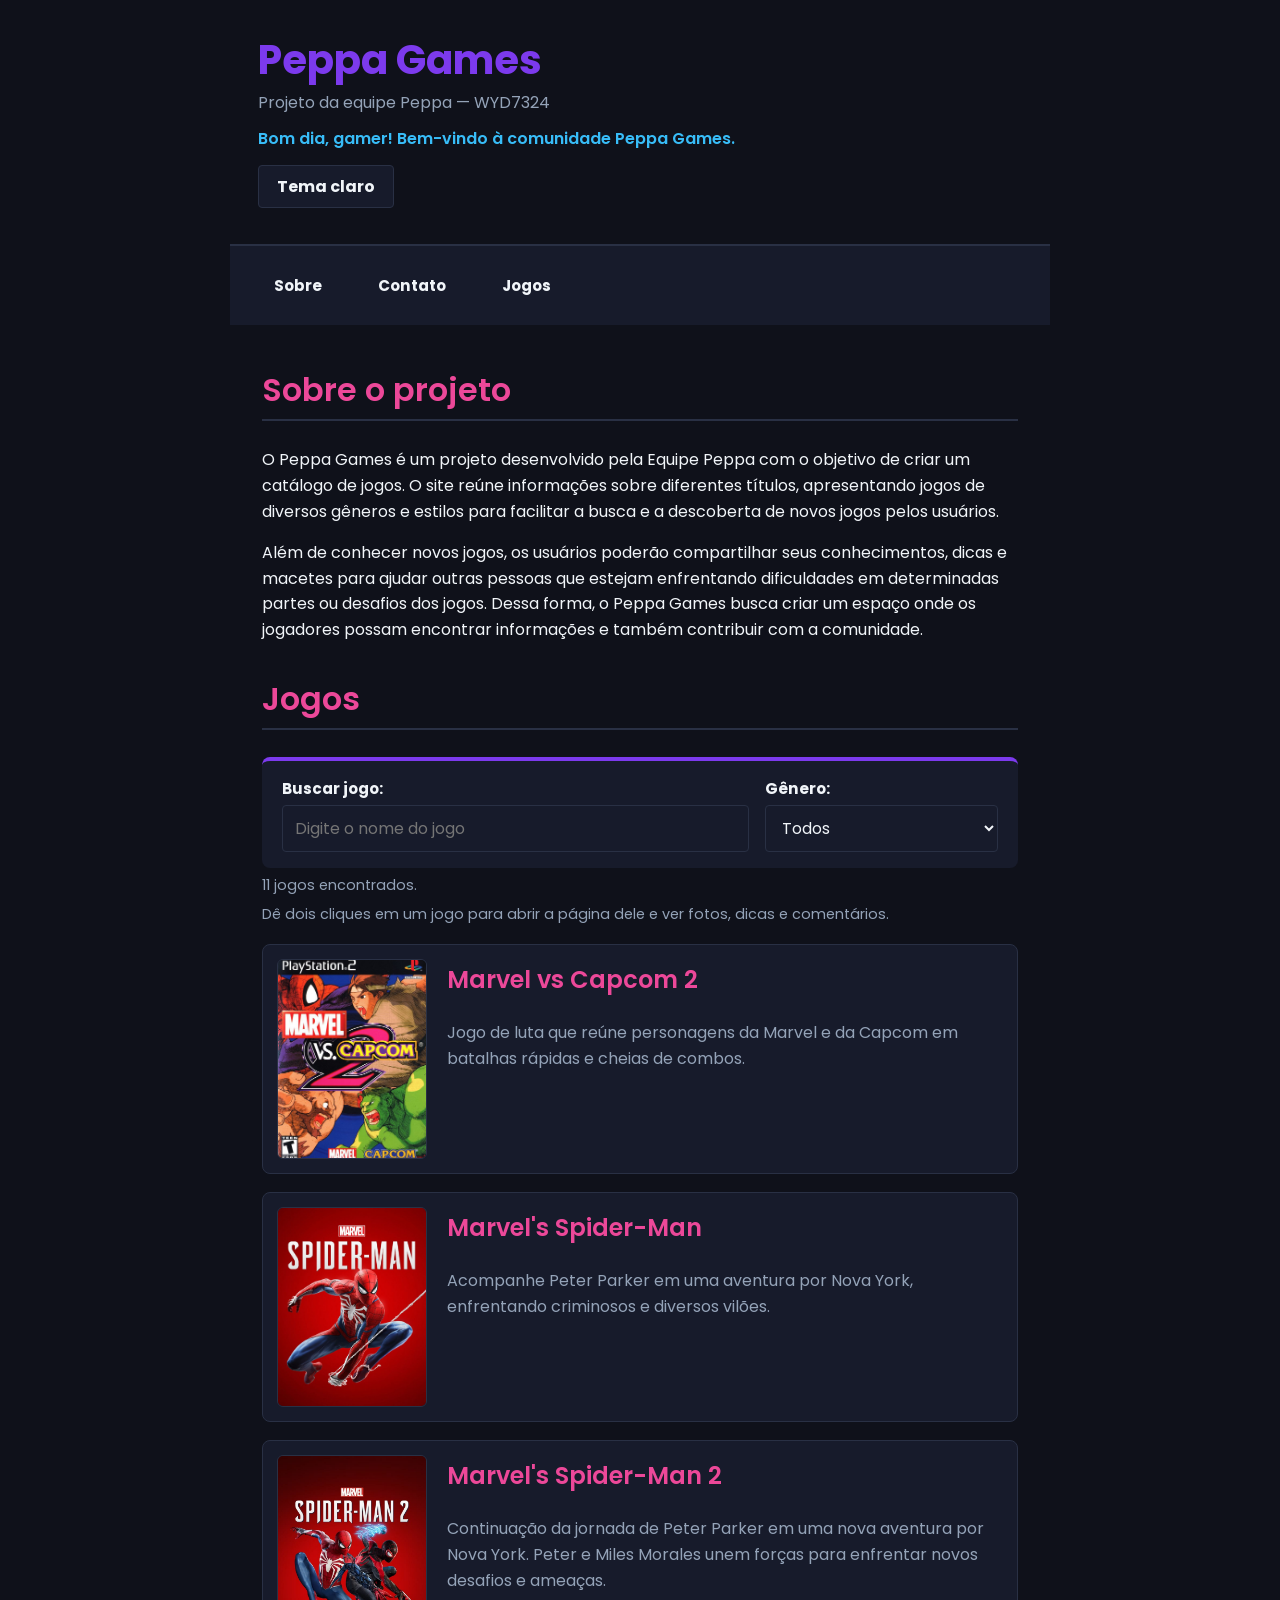
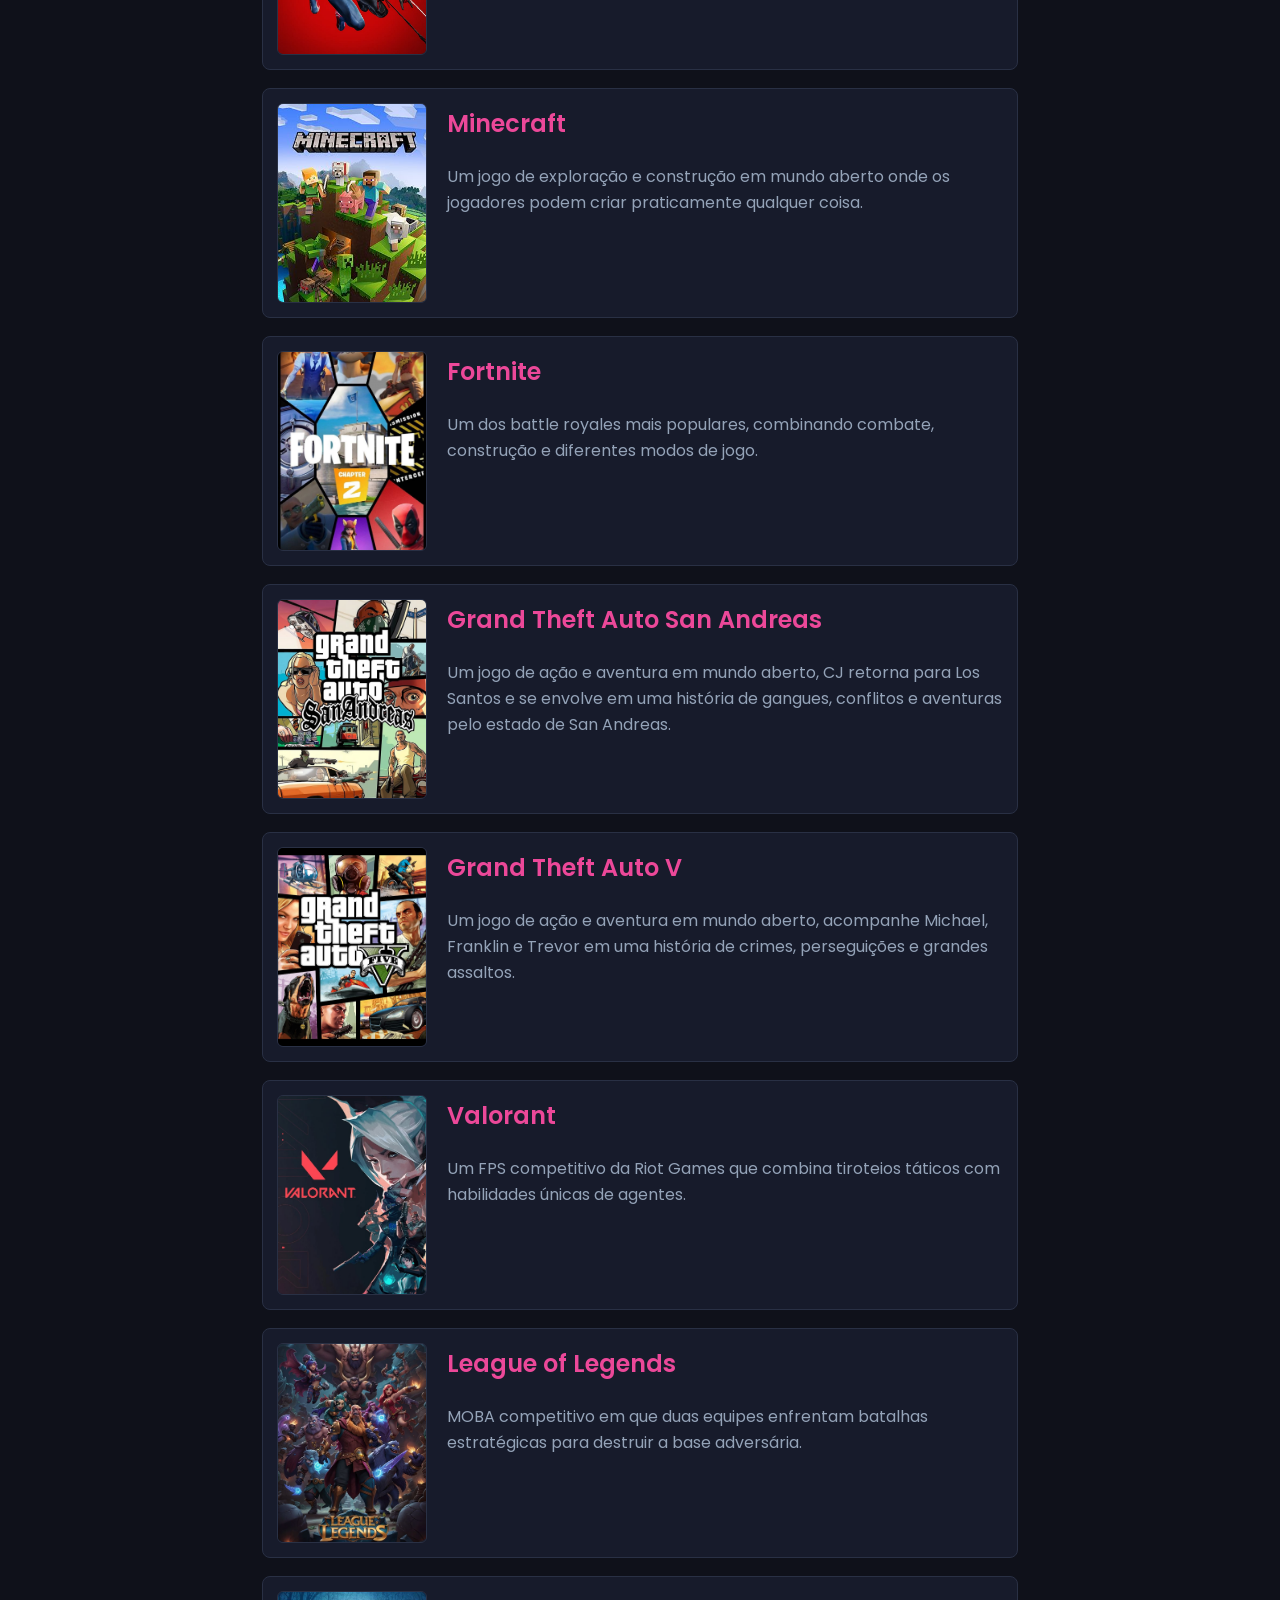
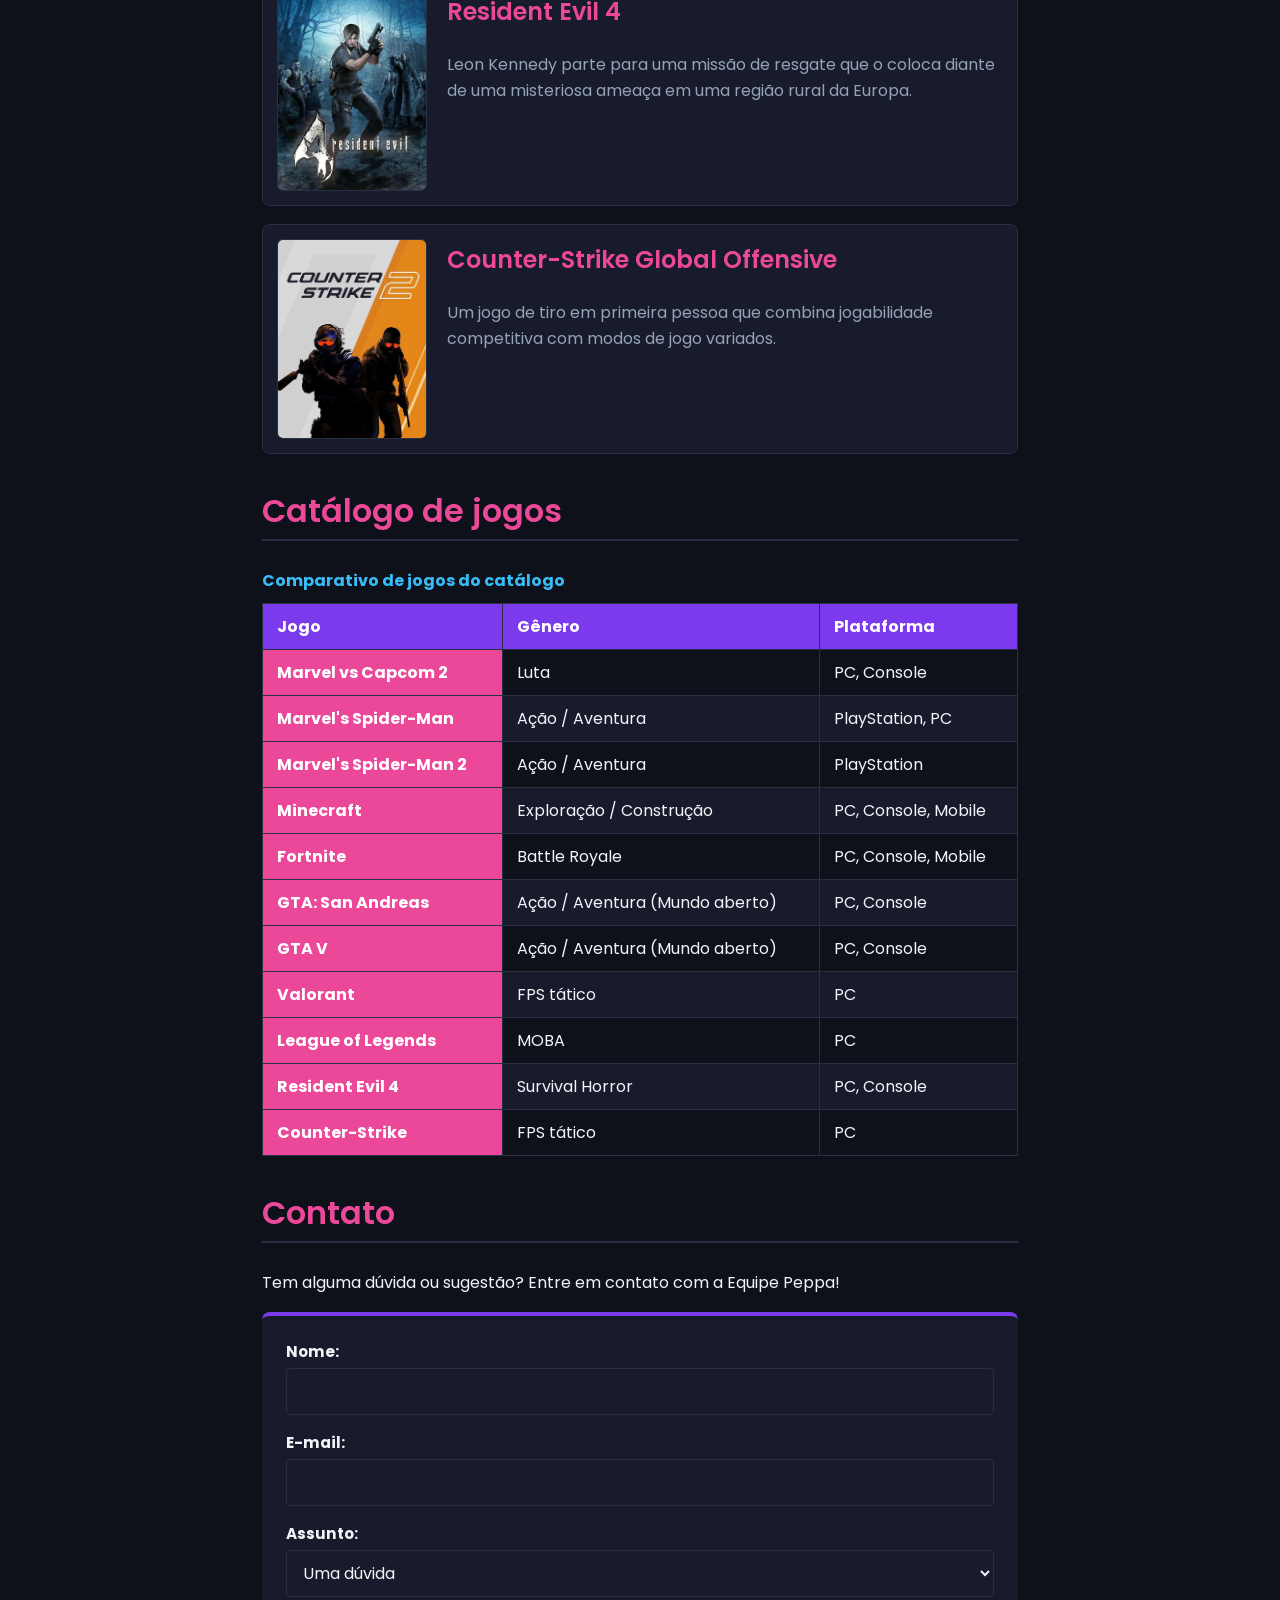
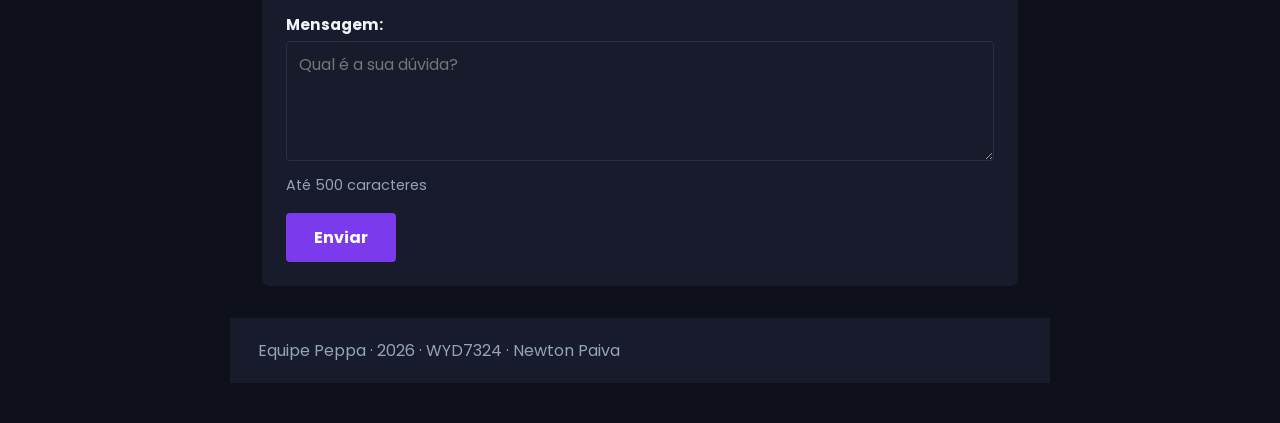
==== commit 38db9dbd: "correção backend(feita em grupo na sala)" ====
--- a/estrutura-modelo/frontend/index.html
+++ b/estrutura-modelo/frontend/index.html
@@ -7,6 +7,7 @@
     <title>Peppa Games — Equipe Peppa</title>
     <link rel="stylesheet" href="css/estilo.css">
     <link rel="stylesheet" href="css/tema2.css" id="tema-claro" disabled>
+    <link rel="stylesheet" href="css/jogo.css">
   </head>
 
   <body> 
@@ -271,6 +272,8 @@
     </footer>
 
     <script src="js/script.js" defer></script>
+    <script src="js/jogos.js" defer></script>
+    <script src="js/abrir-jogo.js" defer></script>
 
   </body>
-</html>
+</html>
--- a/estrutura-modelo/frontend/css/jogo.css
+++ b/estrutura-modelo/frontend/css/jogo.css
@@ -0,0 +1,315 @@
+.jogo-clicavel {
+  cursor: pointer;
+  user-select: none;
+  transition: border-color 0.15s;
+}
+
+.jogo-clicavel:hover,
+.jogo-clicavel:focus-visible {
+  border-color: var(--destaque);
+  outline: none;
+}
+
+.jogo-clicavel:focus-visible {
+  box-shadow: 0 0 0 3px var(--destaque-secundario);
+}
+
+.detalhes-jogo {
+  display: grid;
+  grid-template-columns: 220px 1fr;
+  gap: 24px;
+  align-items: start;
+  background-color: var(--fundo-secundario);
+  border: 1px solid var(--bordas);
+  border-radius: 8px;
+  padding: 18px;
+}
+
+.capa-jogo {
+  width: 220px;
+  aspect-ratio: 3 / 4;
+  object-fit: cover;
+  border: 1px solid var(--bordas);
+}
+
+.ficha {
+  display: grid;
+  grid-template-columns: max-content 1fr;
+  gap: 6px 16px;
+  margin: 0 0 16px;
+}
+
+.ficha dt {
+  font-weight: 600;
+  color: var(--destaque-secundario);
+}
+
+.ficha dd {
+  margin: 0;
+  color: var(--texto-secundario);
+}
+
+.descricao-jogo p {
+  margin: 0 0 12px;
+  color: var(--texto-secundario);
+}
+
+.galeria {
+  display: grid;
+  grid-template-columns: repeat(auto-fill, minmax(160px, 1fr));
+  gap: 12px;
+  margin: 16px 0 20px;
+}
+
+.galeria .vazio {
+  grid-column: 1 / -1;
+}
+
+.foto {
+  margin: 0;
+}
+
+.foto-botao {
+  display: block;
+  width: 100%;
+  padding: 0;
+  background: none;
+  border: 1px solid var(--bordas);
+  border-radius: 6px;
+  overflow: hidden;
+}
+
+.foto-botao:hover {
+  border-color: var(--destaque);
+}
+
+.foto-botao img {
+  display: block;
+  width: 100%;
+  aspect-ratio: 4 / 3;
+  object-fit: cover;
+  border-radius: 0;
+}
+
+.foto figcaption {
+  margin-top: 4px;
+  font-size: 0.8rem;
+  color: var(--texto-secundario);
+}
+
+input[type="file"] {
+  width: 100%;
+  padding: 10px;
+  border: 1px dashed var(--bordas);
+  border-radius: 4px;
+  font-family: inherit;
+  font-size: 0.95rem;
+  background-color: var(--fundo);
+  color: var(--texto);
+}
+
+#visualizador {
+  max-width: min(92vw, 900px);
+  background-color: var(--fundo-secundario);
+  color: var(--texto);
+  border: 1px solid var(--bordas);
+  border-radius: 8px;
+  padding: 16px;
+}
+
+#visualizador::backdrop {
+  background-color: rgba(0, 0, 0, 0.75);
+}
+
+#visualizador img {
+  display: block;
+  max-width: 100%;
+  max-height: 70vh;
+  margin: 0 auto;
+}
+
+#visualizador button {
+  margin-top: 10px;
+  background-color: var(--cor-principal);
+  color: var(--sobre-principal);
+}
+
+.barra-comentarios {
+  display: flex;
+  justify-content: space-between;
+  align-items: center;
+  flex-wrap: wrap;
+  gap: 12px;
+  margin-top: 28px;
+}
+
+.barra-comentarios .contador {
+  margin: 0;
+}
+
+.ordem {
+  display: flex;
+  align-items: center;
+  gap: 8px;
+}
+
+.ordem label {
+  margin: 0;
+  white-space: nowrap;
+}
+
+.ordem select {
+  width: auto;
+}
+
+.vazio {
+  padding: 16px 0;
+}
+
+.comentario {
+  margin-top: 14px;
+}
+
+.comentario-corpo {
+  background-color: var(--fundo-secundario);
+  border: 1px solid var(--bordas);
+  border-radius: 8px;
+  padding: 12px 14px;
+}
+
+.comentario-topo {
+  display: flex;
+  flex-wrap: wrap;
+  align-items: baseline;
+  gap: 4px 12px;
+}
+
+.comentario-topo .autor {
+  color: var(--destaque-secundario);
+}
+
+.comentario-topo .data {
+  font-size: 0.8rem;
+  color: var(--texto-secundario);
+}
+
+.comentario-texto {
+  margin: 8px 0 0;
+  white-space: pre-wrap;
+  overflow-wrap: anywhere;
+}
+
+.acoes-comentario {
+  display: flex;
+  flex-wrap: wrap;
+  gap: 8px;
+  margin-top: 10px;
+}
+
+.acoes-comentario button {
+  padding: 6px 14px;
+  font-size: 0.85rem;
+  font-weight: 600;
+  background-color: var(--fundo);
+  color: var(--texto);
+  border: 1px solid var(--bordas);
+  border-radius: 999px;
+}
+
+.acoes-comentario button:hover {
+  border-color: var(--destaque);
+}
+
+.acoes-comentario .voto-like.ativo {
+  background-color: var(--cor-principal);
+  border-color: var(--cor-principal);
+  color: var(--sobre-principal);
+}
+
+.acoes-comentario .voto-dislike.ativo {
+  background-color: var(--destaque);
+  border-color: var(--destaque);
+  color: var(--sobre-principal);
+}
+
+.acoes-comentario button:focus-visible,
+.foto-botao:focus-visible {
+  outline: 3px solid var(--destaque-secundario);
+  outline-offset: 2px;
+}
+
+.form-resposta {
+  margin-top: 12px;
+  padding: 14px;
+  border-top-width: 3px;
+  background-color: var(--fundo);
+}
+
+.form-resposta div {
+  margin-bottom: 10px;
+}
+
+.form-resposta textarea {
+  min-height: 80px;
+}
+
+.form-resposta .aviso {
+  margin-top: 10px;
+}
+
+.botoes-resposta {
+  display: flex;
+  flex-wrap: wrap;
+  gap: 8px;
+}
+
+.botoes-resposta button {
+  margin: 0;
+  padding: 8px 18px;
+  font-size: 0.9rem;
+  background-color: var(--cor-principal);
+  color: var(--sobre-principal);
+}
+
+.botoes-resposta button:hover {
+  background-color: var(--destaque);
+}
+
+.botoes-resposta button.cancelar {
+  background-color: var(--fundo-secundario);
+  color: var(--texto-secundario);
+  border: 1px solid var(--bordas);
+}
+
+.botoes-resposta button:disabled {
+  opacity: 0.6;
+  cursor: not-allowed;
+}
+
+.respostas {
+  margin-left: 16px;
+  padding-left: 14px;
+  border-left: 2px solid var(--bordas);
+}
+
+.respostas.sem-recuo {
+  margin-left: 0;
+  padding-left: 0;
+  border-left: none;
+}
+
+@media (max-width: 600px) {
+  .detalhes-jogo {
+    grid-template-columns: 1fr;
+  }
+
+  .capa-jogo {
+    width: 100%;
+    max-width: 220px;
+  }
+
+  .respostas {
+    margin-left: 6px;
+    padding-left: 8px;
+  }
+}
